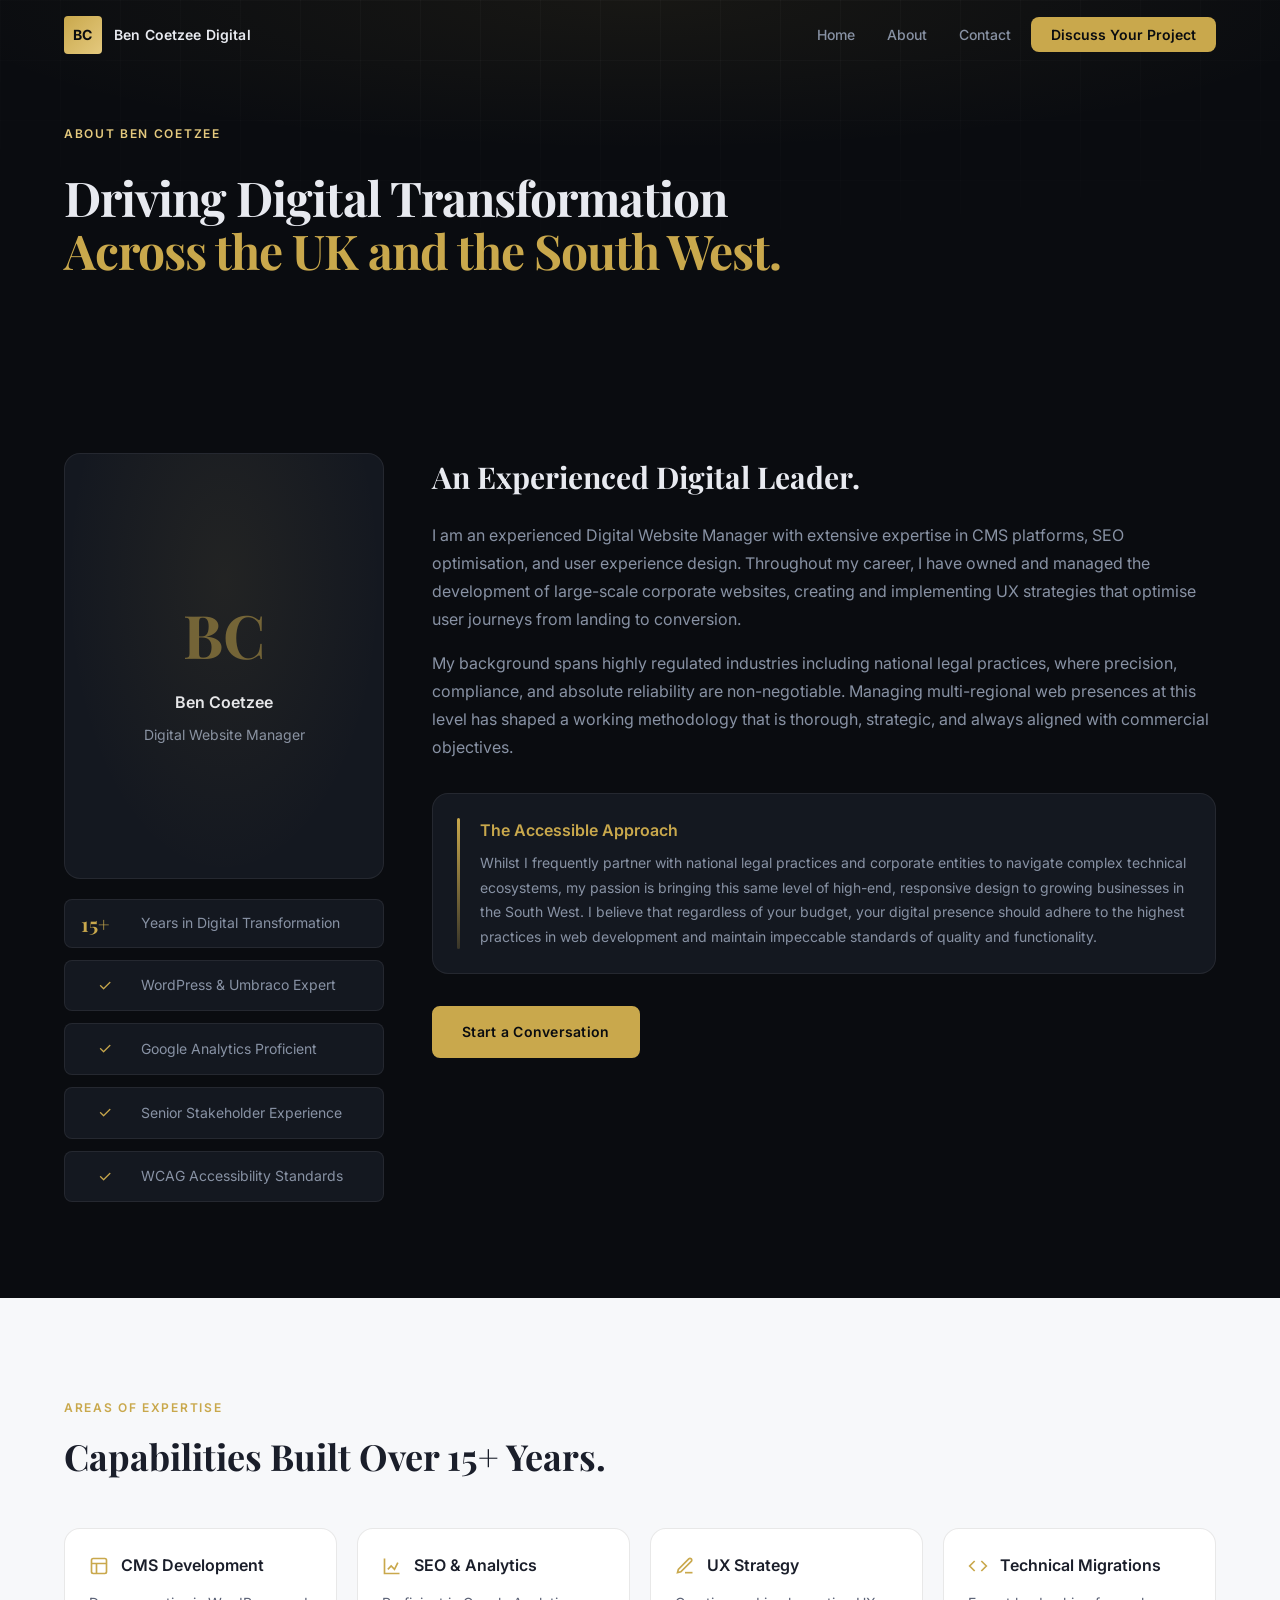
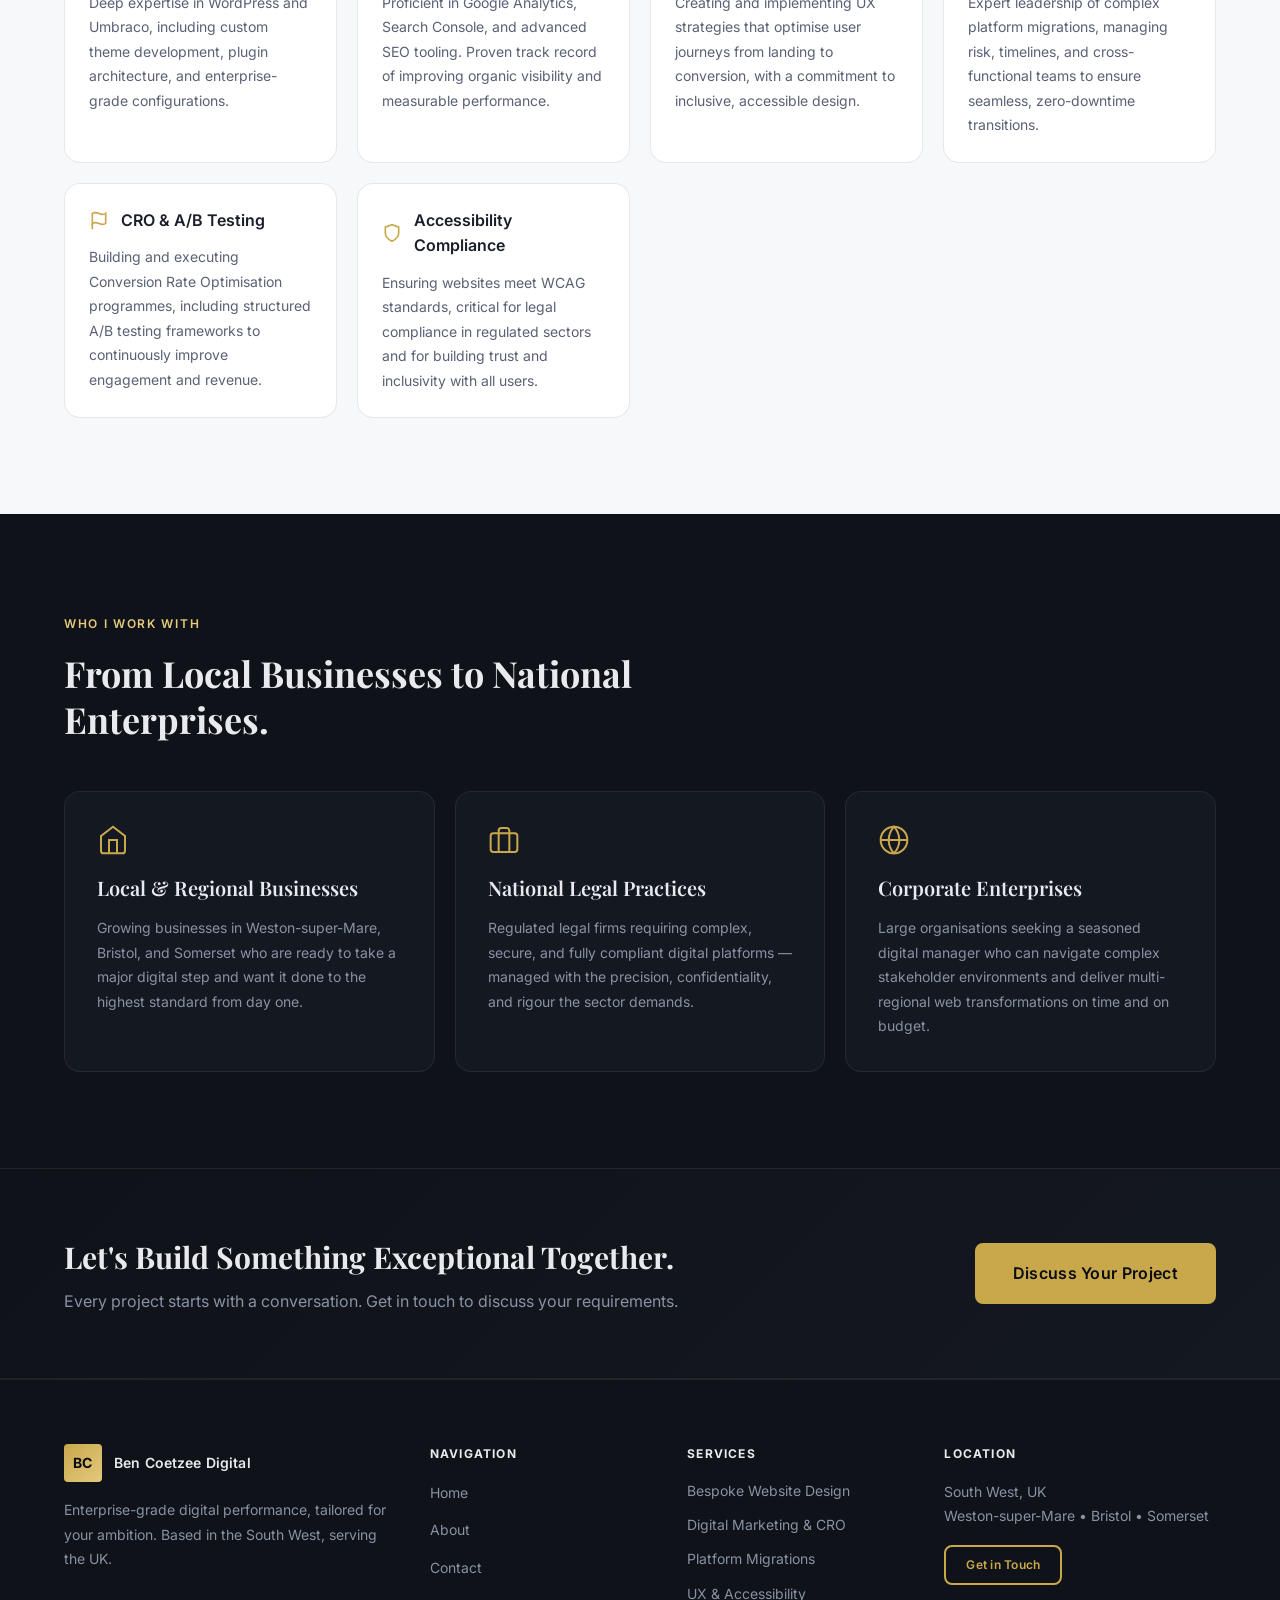
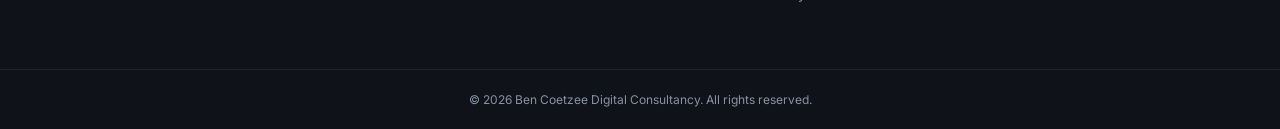
==== about.html @ 6abab6e7 "Add complete Ben Coetzee Digital Consultancy website Three-page static site (Home, About, Contact) f" ====
<!DOCTYPE html>
<html lang="en">
<head>
  <meta charset="UTF-8" />
  <meta name="viewport" content="width=device-width, initial-scale=1.0" />
  <meta name="description" content="About Ben Coetzee – experienced Digital Website Manager with over 15 years in digital transformation, CMS platforms, SEO, and UX design across the UK." />
  <title>About Ben Coetzee | Digital Consultancy &amp; Expertise</title>
  <link rel="stylesheet" href="assets/css/style.css" />
  <link rel="preconnect" href="https://fonts.googleapis.com" />
  <link rel="preconnect" href="https://fonts.gstatic.com" crossorigin />
  <link href="https://fonts.googleapis.com/css2?family=Inter:wght@300;400;500;600;700&family=Playfair+Display:wght@400;600;700&display=swap" rel="stylesheet" />
</head>
<body>

  <!-- Navigation -->
  <header class="site-header" id="site-header">
    <nav class="nav container">
      <a href="index.html" class="nav__logo">
        <span class="logo-mark">BC</span>
        <span class="logo-text">Ben Coetzee Digital</span>
      </a>
      <button class="nav__toggle" id="nav-toggle" aria-label="Toggle navigation" aria-expanded="false">
        <span></span><span></span><span></span>
      </button>
      <ul class="nav__links" id="nav-links">
        <li><a href="index.html" class="nav__link">Home</a></li>
        <li><a href="about.html" class="nav__link active">About</a></li>
        <li><a href="contact.html" class="nav__link">Contact</a></li>
        <li><a href="contact.html" class="nav__link nav__cta">Discuss Your Project</a></li>
      </ul>
    </nav>
  </header>

  <main>
    <!-- Page Hero -->
    <section class="page-hero">
      <div class="page-hero__bg">
        <div class="hero__grid"></div>
      </div>
      <div class="container page-hero__content">
        <span class="section-label section-label--light">About Ben Coetzee</span>
        <h1 class="page-hero__title">
          Driving Digital Transformation<br />
          <span class="highlight">Across the UK and the South West.</span>
        </h1>
      </div>
    </section>

    <!-- About Main -->
    <section class="about section" id="about">
      <div class="container about__grid">
        <div class="about__portrait" aria-hidden="true">
          <div class="portrait-placeholder">
            <div class="portrait-initials">BC</div>
            <div class="portrait-label">Ben Coetzee</div>
            <div class="portrait-sub">Digital Website Manager</div>
          </div>
          <div class="about__credentials">
            <div class="credential">
              <span class="credential__number">15+</span>
              <span class="credential__label">Years in Digital Transformation</span>
            </div>
            <div class="credential">
              <span class="credential__icon">&#10003;</span>
              <span class="credential__label">WordPress &amp; Umbraco Expert</span>
            </div>
            <div class="credential">
              <span class="credential__icon">&#10003;</span>
              <span class="credential__label">Google Analytics Proficient</span>
            </div>
            <div class="credential">
              <span class="credential__icon">&#10003;</span>
              <span class="credential__label">Senior Stakeholder Experience</span>
            </div>
            <div class="credential">
              <span class="credential__icon">&#10003;</span>
              <span class="credential__label">WCAG Accessibility Standards</span>
            </div>
          </div>
        </div>

        <div class="about__body">
          <h2 class="about__heading">An Experienced Digital Leader.</h2>
          <p>
            I am an experienced Digital Website Manager with extensive expertise in CMS platforms,
            SEO optimisation, and user experience design. Throughout my career, I have owned and
            managed the development of large-scale corporate websites, creating and implementing
            UX strategies that optimise user journeys from landing to conversion.
          </p>
          <p>
            My background spans highly regulated industries including national legal practices,
            where precision, compliance, and absolute reliability are non-negotiable. Managing
            multi-regional web presences at this level has shaped a working methodology that is
            thorough, strategic, and always aligned with commercial objectives.
          </p>

          <div class="about__accessible">
            <div class="accessible__marker"></div>
            <div class="accessible__content">
              <h3>The Accessible Approach</h3>
              <p>
                Whilst I frequently partner with national legal practices and corporate entities
                to navigate complex technical ecosystems, my passion is bringing this same level
                of high-end, responsive design to growing businesses in the South West. I believe
                that regardless of your budget, your digital presence should adhere to the highest
                practices in web development and maintain impeccable standards of quality and
                functionality.
              </p>
            </div>
          </div>

          <a href="contact.html" class="btn btn--primary">Start a Conversation</a>
        </div>
      </div>
    </section>

    <!-- Expertise Grid -->
    <section class="expertise section section--light" id="expertise">
      <div class="container">
        <div class="section-header">
          <span class="section-label">Areas of Expertise</span>
          <h2 class="section-title">Capabilities Built Over 15+ Years.</h2>
        </div>
        <div class="expertise__grid">
          <div class="expertise-item">
            <div class="expertise-item__header">
              <svg width="20" height="20" viewBox="0 0 24 24" fill="none" stroke="currentColor" stroke-width="2" aria-hidden="true"><rect x="3" y="3" width="18" height="18" rx="2"/><path d="M3 9h18M9 21V9"/></svg>
              <h3>CMS Development</h3>
            </div>
            <p>Deep expertise in WordPress and Umbraco, including custom theme development, plugin architecture, and enterprise-grade configurations.</p>
          </div>
          <div class="expertise-item">
            <div class="expertise-item__header">
              <svg width="20" height="20" viewBox="0 0 24 24" fill="none" stroke="currentColor" stroke-width="2" aria-hidden="true"><path d="M3 3v18h18"/><path d="M7 16l4-4 4 4 4-8"/></svg>
              <h3>SEO &amp; Analytics</h3>
            </div>
            <p>Proficient in Google Analytics, Search Console, and advanced SEO tooling. Proven track record of improving organic visibility and measurable performance.</p>
          </div>
          <div class="expertise-item">
            <div class="expertise-item__header">
              <svg width="20" height="20" viewBox="0 0 24 24" fill="none" stroke="currentColor" stroke-width="2" aria-hidden="true"><path d="M12 20h9"/><path d="M16.5 3.5a2.121 2.121 0 0 1 3 3L7 19l-4 1 1-4L16.5 3.5z"/></svg>
              <h3>UX Strategy</h3>
            </div>
            <p>Creating and implementing UX strategies that optimise user journeys from landing to conversion, with a commitment to inclusive, accessible design.</p>
          </div>
          <div class="expertise-item">
            <div class="expertise-item__header">
              <svg width="20" height="20" viewBox="0 0 24 24" fill="none" stroke="currentColor" stroke-width="2" aria-hidden="true"><polyline points="16 18 22 12 16 6"/><polyline points="8 6 2 12 8 18"/></svg>
              <h3>Technical Migrations</h3>
            </div>
            <p>Expert leadership of complex platform migrations, managing risk, timelines, and cross-functional teams to ensure seamless, zero-downtime transitions.</p>
          </div>
          <div class="expertise-item">
            <div class="expertise-item__header">
              <svg width="20" height="20" viewBox="0 0 24 24" fill="none" stroke="currentColor" stroke-width="2" aria-hidden="true"><path d="M4 15s1-1 4-1 5 2 8 2 4-1 4-1V3s-1 1-4 1-5-2-8-2-4 1-4 1z"/><line x1="4" y1="22" x2="4" y2="15"/></svg>
              <h3>CRO &amp; A/B Testing</h3>
            </div>
            <p>Building and executing Conversion Rate Optimisation programmes, including structured A/B testing frameworks to continuously improve engagement and revenue.</p>
          </div>
          <div class="expertise-item">
            <div class="expertise-item__header">
              <svg width="20" height="20" viewBox="0 0 24 24" fill="none" stroke="currentColor" stroke-width="2" aria-hidden="true"><path d="M12 22s8-4 8-10V5l-8-3-8 3v7c0 6 8 10 8 10z"/></svg>
              <h3>Accessibility Compliance</h3>
            </div>
            <p>Ensuring websites meet WCAG standards, critical for legal compliance in regulated sectors and for building trust and inclusivity with all users.</p>
          </div>
        </div>
      </div>
    </section>

    <!-- Who I Work With -->
    <section class="clients section section--dark" id="clients">
      <div class="container">
        <div class="section-header">
          <span class="section-label section-label--light">Who I Work With</span>
          <h2 class="section-title section-title--light">From Local Businesses to National Enterprises.</h2>
        </div>
        <div class="clients__grid">
          <div class="client-type">
            <div class="client-type__icon">
              <svg width="32" height="32" viewBox="0 0 24 24" fill="none" stroke="currentColor" stroke-width="1.5" aria-hidden="true"><path d="M3 9l9-7 9 7v11a2 2 0 0 1-2 2H5a2 2 0 0 1-2-2z"/><polyline points="9 22 9 12 15 12 15 22"/></svg>
            </div>
            <h3>Local &amp; Regional Businesses</h3>
            <p>Growing businesses in Weston-super-Mare, Bristol, and Somerset who are ready to take a major digital step and want it done to the highest standard from day one.</p>
          </div>
          <div class="client-type">
            <div class="client-type__icon">
              <svg width="32" height="32" viewBox="0 0 24 24" fill="none" stroke="currentColor" stroke-width="1.5" aria-hidden="true"><rect x="2" y="7" width="20" height="14" rx="2"/><path d="M16 21V5a2 2 0 0 0-2-2h-4a2 2 0 0 0-2 2v16"/></svg>
            </div>
            <h3>National Legal Practices</h3>
            <p>Regulated legal firms requiring complex, secure, and fully compliant digital platforms — managed with the precision, confidentiality, and rigour the sector demands.</p>
          </div>
          <div class="client-type">
            <div class="client-type__icon">
              <svg width="32" height="32" viewBox="0 0 24 24" fill="none" stroke="currentColor" stroke-width="1.5" aria-hidden="true"><circle cx="12" cy="12" r="10"/><line x1="2" y1="12" x2="22" y2="12"/><path d="M12 2a15.3 15.3 0 0 1 4 10 15.3 15.3 0 0 1-4 10 15.3 15.3 0 0 1-4-10 15.3 15.3 0 0 1 4-10z"/></svg>
            </div>
            <h3>Corporate Enterprises</h3>
            <p>Large organisations seeking a seasoned digital manager who can navigate complex stakeholder environments and deliver multi-regional web transformations on time and on budget.</p>
          </div>
        </div>
      </div>
    </section>

    <!-- CTA Banner -->
    <section class="cta-banner" aria-label="Call to action">
      <div class="container cta-banner__inner">
        <div class="cta-banner__text">
          <h2>Let's Build Something Exceptional Together.</h2>
          <p>Every project starts with a conversation. Get in touch to discuss your requirements.</p>
        </div>
        <a href="contact.html" class="btn btn--primary btn--lg">Discuss Your Project</a>
      </div>
    </section>
  </main>

  <!-- Footer -->
  <footer class="site-footer">
    <div class="container footer__inner">
      <div class="footer__brand">
        <a href="index.html" class="nav__logo">
          <span class="logo-mark">BC</span>
          <span class="logo-text">Ben Coetzee Digital</span>
        </a>
        <p>Enterprise-grade digital performance, tailored for your ambition. Based in the South West, serving the UK.</p>
      </div>
      <nav class="footer__nav" aria-label="Footer navigation">
        <h3>Navigation</h3>
        <ul>
          <li><a href="index.html">Home</a></li>
          <li><a href="about.html">About</a></li>
          <li><a href="contact.html">Contact</a></li>
        </ul>
      </nav>
      <div class="footer__services">
        <h3>Services</h3>
        <ul>
          <li>Bespoke Website Design</li>
          <li>Digital Marketing &amp; CRO</li>
          <li>Platform Migrations</li>
          <li>UX &amp; Accessibility</li>
        </ul>
      </div>
      <div class="footer__contact">
        <h3>Location</h3>
        <p>South West, UK<br />Weston-super-Mare &bull; Bristol &bull; Somerset</p>
        <a href="contact.html" class="btn btn--outline btn--sm">Get in Touch</a>
      </div>
    </div>
    <div class="footer__bottom">
      <div class="container">
        <p>&copy; <span id="year"></span> Ben Coetzee Digital Consultancy. All rights reserved.</p>
      </div>
    </div>
  </footer>

  <script src="assets/js/main.js"></script>
</body>
</html>
---- assets/css/style.css ----
/* ============================================================
   BEN COETZEE DIGITAL — Main Stylesheet
   ============================================================ */

/* ----------------------------------------------------------
   1. CSS CUSTOM PROPERTIES
   ---------------------------------------------------------- */
:root {
  /* Colours */
  --clr-bg:          #0a0c10;
  --clr-bg-2:        #0f1218;
  --clr-bg-light:    #f7f8fa;
  --clr-surface:     #141820;
  --clr-surface-2:   #1b2130;
  --clr-border:      rgba(255,255,255,0.07);
  --clr-border-light:rgba(0,0,0,0.09);

  --clr-gold:        #c9a84c;
  --clr-gold-light:  #e4c97e;
  --clr-gold-dim:    rgba(201,168,76,0.15);

  --clr-text:        #e8eaf0;
  --clr-text-muted:  #8892a4;
  --clr-text-dark:   #1a1e2a;
  --clr-text-dark-muted: #5a6175;

  /* Typography */
  --font-body:       'Inter', system-ui, sans-serif;
  --font-display:    'Playfair Display', Georgia, serif;

  --text-xs:  0.75rem;
  --text-sm:  0.875rem;
  --text-base:1rem;
  --text-lg:  1.125rem;
  --text-xl:  1.25rem;
  --text-2xl: 1.5rem;
  --text-3xl: 1.875rem;
  --text-4xl: 2.25rem;
  --text-5xl: 3rem;
  --text-6xl: 3.75rem;

  --leading-tight:   1.1;
  --leading-snug:    1.3;
  --leading-normal:  1.6;
  --leading-relaxed: 1.75;

  /* Spacing */
  --space-1:  0.25rem;
  --space-2:  0.5rem;
  --space-3:  0.75rem;
  --space-4:  1rem;
  --space-5:  1.25rem;
  --space-6:  1.5rem;
  --space-8:  2rem;
  --space-10: 2.5rem;
  --space-12: 3rem;
  --space-16: 4rem;
  --space-20: 5rem;
  --space-24: 6rem;
  --space-32: 8rem;

  /* Layout */
  --container:   1200px;
  --radius-sm:   4px;
  --radius:      8px;
  --radius-lg:   16px;
  --radius-xl:   24px;

  /* Transitions */
  --transition: 0.22s ease;
  --transition-slow: 0.4s ease;
}

/* ----------------------------------------------------------
   2. RESET & BASE
   ---------------------------------------------------------- */
*, *::before, *::after {
  box-sizing: border-box;
  margin: 0;
  padding: 0;
}

html {
  scroll-behavior: smooth;
  font-size: 16px;
}

body {
  font-family: var(--font-body);
  font-size: var(--text-base);
  line-height: var(--leading-normal);
  color: var(--clr-text);
  background-color: var(--clr-bg);
  -webkit-font-smoothing: antialiased;
  -moz-osx-font-smoothing: grayscale;
  overflow-x: hidden;
}

img, svg { display: block; max-width: 100%; }

a {
  color: inherit;
  text-decoration: none;
}

ul, ol { list-style: none; }

button, input, select, textarea {
  font: inherit;
}

/* ----------------------------------------------------------
   3. LAYOUT UTILITIES
   ---------------------------------------------------------- */
.container {
  width: 100%;
  max-width: var(--container);
  margin-inline: auto;
  padding-inline: var(--space-6);
}

.section {
  padding-block: var(--space-24);
}

.section--dark {
  background-color: var(--clr-bg-2);
}

.section--light {
  background-color: var(--clr-bg-light);
  color: var(--clr-text-dark);
}

/* ----------------------------------------------------------
   4. TYPOGRAPHY UTILITIES
   ---------------------------------------------------------- */
.section-label {
  display: inline-block;
  font-size: var(--text-xs);
  font-weight: 600;
  letter-spacing: 0.14em;
  text-transform: uppercase;
  color: var(--clr-gold);
  margin-bottom: var(--space-4);
}

.section-label--light {
  color: var(--clr-gold-light);
}

.section-header {
  max-width: 680px;
  margin-bottom: var(--space-12);
}

.section-title {
  font-family: var(--font-display);
  font-size: clamp(var(--text-3xl), 4vw, var(--text-4xl));
  font-weight: 700;
  line-height: var(--leading-snug);
  color: var(--clr-text);
}

.section-title--light {
  color: var(--clr-text);
}

.section--light .section-title {
  color: var(--clr-text-dark);
}

.highlight {
  color: var(--clr-gold);
}

/* ----------------------------------------------------------
   5. BUTTONS
   ---------------------------------------------------------- */
.btn {
  display: inline-flex;
  align-items: center;
  gap: var(--space-2);
  padding: 0.8rem 1.75rem;
  font-size: var(--text-sm);
  font-weight: 600;
  letter-spacing: 0.02em;
  border-radius: var(--radius);
  border: 2px solid transparent;
  cursor: pointer;
  transition: all var(--transition);
  text-align: center;
  white-space: nowrap;
}

.btn--primary {
  background-color: var(--clr-gold);
  color: #0a0c10;
  border-color: var(--clr-gold);
}

.btn--primary:hover,
.btn--primary:focus-visible {
  background-color: var(--clr-gold-light);
  border-color: var(--clr-gold-light);
  transform: translateY(-1px);
  box-shadow: 0 8px 24px rgba(201,168,76,0.3);
}

.btn--ghost {
  background-color: rgba(255,255,255,0.06);
  color: var(--clr-text);
  border-color: rgba(255,255,255,0.15);
}

.btn--ghost:hover,
.btn--ghost:focus-visible {
  background-color: rgba(255,255,255,0.1);
  border-color: rgba(255,255,255,0.3);
}

.btn--outline {
  background-color: transparent;
  color: var(--clr-gold);
  border-color: var(--clr-gold);
}

.btn--outline:hover,
.btn--outline:focus-visible {
  background-color: var(--clr-gold-dim);
  transform: translateY(-1px);
}

.section--light .btn--outline {
  color: var(--clr-text-dark);
  border-color: var(--clr-text-dark);
}

.section--light .btn--outline:hover {
  background-color: rgba(0,0,0,0.06);
}

.btn--lg {
  padding: 1rem 2.25rem;
  font-size: var(--text-base);
}

.btn--sm {
  padding: 0.55rem 1.25rem;
  font-size: var(--text-xs);
}

.btn--full {
  width: 100%;
  justify-content: center;
}

/* ----------------------------------------------------------
   6. NAVIGATION
   ---------------------------------------------------------- */
.site-header {
  position: fixed;
  top: 0;
  left: 0;
  right: 0;
  z-index: 100;
  padding-block: var(--space-4);
  transition: background var(--transition-slow), box-shadow var(--transition-slow), padding var(--transition);
}

.site-header.scrolled {
  background-color: rgba(10,12,16,0.96);
  backdrop-filter: blur(12px);
  -webkit-backdrop-filter: blur(12px);
  box-shadow: 0 1px 0 var(--clr-border), 0 8px 32px rgba(0,0,0,0.4);
  padding-block: var(--space-3);
}

.nav {
  display: flex;
  align-items: center;
  justify-content: space-between;
  gap: var(--space-8);
}

.nav__logo {
  display: flex;
  align-items: center;
  gap: var(--space-3);
  flex-shrink: 0;
}

.logo-mark {
  display: grid;
  place-items: center;
  width: 38px;
  height: 38px;
  background: linear-gradient(135deg, var(--clr-gold) 0%, var(--clr-gold-light) 100%);
  color: #0a0c10;
  font-weight: 700;
  font-size: var(--text-sm);
  border-radius: var(--radius-sm);
  letter-spacing: 0.02em;
  flex-shrink: 0;
}

.logo-text {
  font-size: var(--text-sm);
  font-weight: 600;
  letter-spacing: 0.01em;
  color: var(--clr-text);
}

.nav__links {
  display: flex;
  align-items: center;
  gap: var(--space-2);
}

.nav__link {
  padding: var(--space-2) var(--space-3);
  font-size: var(--text-sm);
  font-weight: 500;
  color: var(--clr-text-muted);
  border-radius: var(--radius-sm);
  transition: color var(--transition), background var(--transition);
}

.nav__link:hover,
.nav__link.active {
  color: var(--clr-text);
  background-color: rgba(255,255,255,0.05);
}

.nav__link.nav__cta {
  padding: 0.55rem 1.25rem;
  font-size: var(--text-sm);
  font-weight: 600;
  background-color: var(--clr-gold);
  color: #0a0c10;
  border-radius: var(--radius);
}

.nav__link.nav__cta:hover {
  background-color: var(--clr-gold-light);
  color: #0a0c10;
}

.nav__toggle {
  display: none;
  flex-direction: column;
  gap: 5px;
  background: none;
  border: none;
  cursor: pointer;
  padding: var(--space-2);
  border-radius: var(--radius-sm);
}

.nav__toggle span {
  display: block;
  width: 24px;
  height: 2px;
  background-color: var(--clr-text);
  border-radius: 2px;
  transition: transform var(--transition), opacity var(--transition);
}

.nav__toggle[aria-expanded="true"] span:nth-child(1) {
  transform: translateY(7px) rotate(45deg);
}
.nav__toggle[aria-expanded="true"] span:nth-child(2) {
  opacity: 0;
}
.nav__toggle[aria-expanded="true"] span:nth-child(3) {
  transform: translateY(-7px) rotate(-45deg);
}

/* ----------------------------------------------------------
   7. HERO SECTION
   ---------------------------------------------------------- */
.hero {
  position: relative;
  min-height: 100vh;
  display: flex;
  align-items: center;
  padding-top: 80px;
  overflow: hidden;
}

.hero__bg {
  position: absolute;
  inset: 0;
  background: radial-gradient(ellipse 80% 60% at 50% 0%, rgba(201,168,76,0.08) 0%, transparent 70%),
              radial-gradient(ellipse 60% 40% at 100% 100%, rgba(201,168,76,0.04) 0%, transparent 60%),
              var(--clr-bg);
}

.hero__grid {
  position: absolute;
  inset: 0;
  background-image:
    linear-gradient(rgba(255,255,255,0.025) 1px, transparent 1px),
    linear-gradient(90deg, rgba(255,255,255,0.025) 1px, transparent 1px);
  background-size: 60px 60px;
  mask-image: radial-gradient(ellipse 100% 100% at 50% 0%, black 20%, transparent 80%);
  -webkit-mask-image: radial-gradient(ellipse 100% 100% at 50% 0%, black 20%, transparent 80%);
}

.hero__content {
  position: relative;
  z-index: 1;
  padding-block: var(--space-24);
  max-width: 820px;
}

.hero__badge {
  display: inline-flex;
  align-items: center;
  gap: var(--space-2);
  font-size: var(--text-xs);
  font-weight: 600;
  letter-spacing: 0.12em;
  text-transform: uppercase;
  color: var(--clr-gold);
  border: 1px solid rgba(201,168,76,0.3);
  border-radius: 100px;
  padding: 0.35rem 1rem;
  margin-bottom: var(--space-6);
  background: rgba(201,168,76,0.06);
}

.hero__headline {
  font-family: var(--font-display);
  font-size: clamp(var(--text-4xl), 6vw, var(--text-6xl));
  font-weight: 700;
  line-height: var(--leading-tight);
  color: var(--clr-text);
  margin-bottom: var(--space-6);
  letter-spacing: -0.02em;
}

.hero__sub {
  font-size: clamp(var(--text-base), 1.5vw, var(--text-lg));
  color: var(--clr-text-muted);
  line-height: var(--leading-relaxed);
  max-width: 640px;
  margin-bottom: var(--space-8);
}

.hero__actions {
  display: flex;
  align-items: center;
  gap: var(--space-4);
  flex-wrap: wrap;
  margin-bottom: var(--space-12);
}

.hero__stats {
  display: flex;
  align-items: center;
  gap: var(--space-8);
  flex-wrap: wrap;
}

.stat {
  display: flex;
  flex-direction: column;
  gap: var(--space-1);
}

.stat__number {
  font-family: var(--font-display);
  font-size: var(--text-2xl);
  font-weight: 700;
  color: var(--clr-gold);
  line-height: 1;
}

.stat__label {
  font-size: var(--text-xs);
  color: var(--clr-text-muted);
  letter-spacing: 0.06em;
  text-transform: uppercase;
}

.stat__divider {
  width: 1px;
  height: 40px;
  background: var(--clr-border);
}

.hero__scroll {
  position: absolute;
  bottom: var(--space-8);
  left: 50%;
  transform: translateX(-50%);
}

.scroll-indicator {
  width: 1px;
  height: 60px;
  background: linear-gradient(to bottom, var(--clr-gold), transparent);
  animation: scrollPulse 2s ease-in-out infinite;
}

@keyframes scrollPulse {
  0%, 100% { opacity: 1; transform: scaleY(1); }
  50% { opacity: 0.4; transform: scaleY(0.6); }
}

/* ----------------------------------------------------------
   8. PAGE HERO (Inner Pages)
   ---------------------------------------------------------- */
.page-hero {
  position: relative;
  padding-top: 120px;
  padding-bottom: var(--space-20);
  overflow: hidden;
  background: var(--clr-bg);
}

.page-hero__bg {
  position: absolute;
  inset: 0;
  background: radial-gradient(ellipse 80% 60% at 50% 0%, rgba(201,168,76,0.07) 0%, transparent 70%);
}

.page-hero__content {
  position: relative;
  z-index: 1;
}

.page-hero__title {
  font-family: var(--font-display);
  font-size: clamp(var(--text-3xl), 5vw, var(--text-5xl));
  font-weight: 700;
  line-height: var(--leading-tight);
  color: var(--clr-text);
  margin-top: var(--space-3);
  letter-spacing: -0.02em;
}

.page-hero__sub {
  margin-top: var(--space-5);
  font-size: var(--text-lg);
  color: var(--clr-text-muted);
  line-height: var(--leading-relaxed);
  max-width: 680px;
}

/* ----------------------------------------------------------
   9. INTRO SECTION
   ---------------------------------------------------------- */
.intro__grid {
  display: grid;
  grid-template-columns: 160px 1fr 280px;
  gap: var(--space-12);
  align-items: start;
}

.intro__label {
  padding-top: 0.5rem;
}

.intro__heading {
  font-family: var(--font-display);
  font-size: clamp(var(--text-2xl), 3vw, var(--text-3xl));
  font-weight: 700;
  line-height: var(--leading-snug);
  color: var(--clr-text);
  margin-bottom: var(--space-3);
}

.intro__sub-heading {
  font-size: var(--text-lg);
  font-weight: 500;
  color: var(--clr-gold);
  margin-bottom: var(--space-5);
  font-family: var(--font-body);
}

.intro__body p {
  color: var(--clr-text-muted);
  line-height: var(--leading-relaxed);
  margin-bottom: var(--space-4);
}

.intro__body p:last-of-type {
  margin-bottom: var(--space-8);
}

.intro__visual {
  position: relative;
  display: flex;
  flex-direction: column;
  align-items: center;
  gap: var(--space-4);
  padding-top: var(--space-4);
}

.intro__card {
  display: flex;
  align-items: center;
  gap: var(--space-3);
  padding: var(--space-3) var(--space-5);
  background: var(--clr-surface);
  border: 1px solid var(--clr-border);
  border-radius: var(--radius);
  font-size: var(--text-sm);
  font-weight: 500;
  color: var(--clr-text-muted);
  width: 100%;
  transition: border-color var(--transition), transform var(--transition);
}

.intro__card:hover {
  border-color: rgba(201,168,76,0.3);
  transform: translateX(4px);
}

.card-icon {
  color: var(--clr-gold);
  font-size: 10px;
  flex-shrink: 0;
}

/* ----------------------------------------------------------
   10. SERVICES SECTION
   ---------------------------------------------------------- */
.services__grid {
  display: grid;
  grid-template-columns: repeat(auto-fit, minmax(280px, 1fr));
  gap: var(--space-5);
}

.service-card {
  position: relative;
  padding: var(--space-8);
  background: var(--clr-surface);
  border: 1px solid var(--clr-border);
  border-radius: var(--radius-lg);
  transition: border-color var(--transition), transform var(--transition), box-shadow var(--transition);
  overflow: hidden;
}

.service-card::before {
  content: '';
  position: absolute;
  top: 0;
  left: 0;
  right: 0;
  height: 2px;
  background: linear-gradient(90deg, var(--clr-gold), transparent);
  opacity: 0;
  transition: opacity var(--transition);
}

.service-card:hover {
  border-color: rgba(201,168,76,0.25);
  transform: translateY(-4px);
  box-shadow: 0 20px 48px rgba(0,0,0,0.3);
}

.service-card:hover::before {
  opacity: 1;
}

.service-card__number {
  font-size: var(--text-xs);
  font-weight: 700;
  letter-spacing: 0.1em;
  color: var(--clr-gold);
  margin-bottom: var(--space-5);
  opacity: 0.7;
}

.service-card__icon {
  color: var(--clr-gold);
  margin-bottom: var(--space-4);
}

.service-card__title {
  font-family: var(--font-display);
  font-size: var(--text-xl);
  font-weight: 600;
  color: var(--clr-text);
  margin-bottom: var(--space-3);
  line-height: var(--leading-snug);
}

.service-card__body {
  font-size: var(--text-sm);
  color: var(--clr-text-muted);
  line-height: var(--leading-relaxed);
  margin-bottom: var(--space-6);
}

.service-card__link {
  font-size: var(--text-sm);
  font-weight: 600;
  color: var(--clr-gold);
  letter-spacing: 0.02em;
  transition: color var(--transition), gap var(--transition);
  display: inline-flex;
  align-items: center;
  gap: var(--space-1);
}

.service-card__link:hover {
  color: var(--clr-gold-light);
  gap: var(--space-2);
}

/* ----------------------------------------------------------
   11. WHY SECTION
   ---------------------------------------------------------- */
.why__inner {
  display: grid;
  grid-template-columns: 1fr 1fr;
  gap: var(--space-16);
  align-items: start;
}

.why__content .section-title {
  margin-bottom: var(--space-5);
}

.why__content p {
  color: var(--clr-text-muted);
  line-height: var(--leading-relaxed);
  margin-bottom: var(--space-4);
}

.why__content p:last-of-type {
  margin-bottom: var(--space-8);
}

.why__pillars {
  display: grid;
  grid-template-columns: 1fr 1fr;
  gap: var(--space-4);
}

.pillar {
  padding: var(--space-5);
  background: var(--clr-surface);
  border: 1px solid var(--clr-border);
  border-radius: var(--radius);
  transition: border-color var(--transition);
}

.pillar:hover {
  border-color: rgba(201,168,76,0.25);
}

.pillar__icon {
  color: var(--clr-gold);
  margin-bottom: var(--space-3);
}

.pillar h4 {
  font-size: var(--text-sm);
  font-weight: 600;
  color: var(--clr-text);
  margin-bottom: var(--space-2);
}

.pillar p {
  font-size: var(--text-xs);
  color: var(--clr-text-muted);
  line-height: var(--leading-relaxed);
}

/* ----------------------------------------------------------
   12. CTA BANNER
   ---------------------------------------------------------- */
.cta-banner {
  padding-block: var(--space-16);
  background: linear-gradient(135deg, var(--clr-bg-2) 0%, var(--clr-surface) 100%);
  border-top: 1px solid var(--clr-border);
  border-bottom: 1px solid var(--clr-border);
}

.cta-banner__inner {
  display: flex;
  align-items: center;
  justify-content: space-between;
  gap: var(--space-8);
  flex-wrap: wrap;
}

.cta-banner__text h2 {
  font-family: var(--font-display);
  font-size: clamp(var(--text-2xl), 3vw, var(--text-3xl));
  font-weight: 700;
  color: var(--clr-text);
  margin-bottom: var(--space-2);
}

.cta-banner__text p {
  font-size: var(--text-base);
  color: var(--clr-text-muted);
}

/* ----------------------------------------------------------
   13. ABOUT PAGE
   ---------------------------------------------------------- */
.about__grid {
  display: grid;
  grid-template-columns: 320px 1fr;
  gap: var(--space-12);
  align-items: start;
}

.portrait-placeholder {
  aspect-ratio: 3/4;
  background: var(--clr-surface);
  border: 1px solid var(--clr-border);
  border-radius: var(--radius-lg);
  display: flex;
  flex-direction: column;
  align-items: center;
  justify-content: center;
  gap: var(--space-2);
  margin-bottom: var(--space-5);
  position: relative;
  overflow: hidden;
}

.portrait-placeholder::before {
  content: '';
  position: absolute;
  inset: 0;
  background: radial-gradient(ellipse at 50% 30%, rgba(201,168,76,0.08) 0%, transparent 70%);
}

.portrait-initials {
  font-family: var(--font-display);
  font-size: var(--text-6xl);
  font-weight: 700;
  color: var(--clr-gold);
  opacity: 0.5;
}

.portrait-label {
  font-weight: 600;
  font-size: var(--text-base);
  color: var(--clr-text);
}

.portrait-sub {
  font-size: var(--text-sm);
  color: var(--clr-text-muted);
}

.about__credentials {
  display: flex;
  flex-direction: column;
  gap: var(--space-3);
}

.credential {
  display: flex;
  align-items: center;
  gap: var(--space-3);
  padding: var(--space-3) var(--space-4);
  background: var(--clr-surface);
  border: 1px solid var(--clr-border);
  border-radius: var(--radius);
}

.credential__number {
  font-family: var(--font-display);
  font-size: var(--text-xl);
  font-weight: 700;
  color: var(--clr-gold);
  line-height: 1;
  min-width: 48px;
}

.credential__icon {
  font-size: var(--text-base);
  color: var(--clr-gold);
  min-width: 48px;
  text-align: center;
}

.credential__label {
  font-size: var(--text-sm);
  color: var(--clr-text-muted);
}

.about__body .about__heading {
  font-family: var(--font-display);
  font-size: clamp(var(--text-2xl), 3vw, var(--text-3xl));
  font-weight: 700;
  color: var(--clr-text);
  margin-bottom: var(--space-5);
}

.about__body p {
  color: var(--clr-text-muted);
  line-height: var(--leading-relaxed);
  margin-bottom: var(--space-4);
}

.about__accessible {
  display: flex;
  gap: var(--space-5);
  margin: var(--space-8) 0;
  padding: var(--space-6);
  background: var(--clr-surface);
  border: 1px solid var(--clr-border);
  border-radius: var(--radius-lg);
}

.accessible__marker {
  width: 3px;
  border-radius: 3px;
  background: linear-gradient(to bottom, var(--clr-gold), rgba(201,168,76,0.2));
  flex-shrink: 0;
}

.accessible__content h3 {
  font-size: var(--text-base);
  font-weight: 600;
  color: var(--clr-gold);
  margin-bottom: var(--space-2);
}

.accessible__content p {
  font-size: var(--text-sm);
  color: var(--clr-text-muted);
  line-height: var(--leading-relaxed);
  margin-bottom: 0 !important;
}

/* Expertise */
.expertise__grid {
  display: grid;
  grid-template-columns: repeat(auto-fit, minmax(260px, 1fr));
  gap: var(--space-5);
}

.expertise-item {
  padding: var(--space-6);
  background: #fff;
  border: 1px solid var(--clr-border-light);
  border-radius: var(--radius-lg);
  transition: box-shadow var(--transition), transform var(--transition);
}

.expertise-item:hover {
  box-shadow: 0 8px 32px rgba(0,0,0,0.08);
  transform: translateY(-2px);
}

.expertise-item__header {
  display: flex;
  align-items: center;
  gap: var(--space-3);
  margin-bottom: var(--space-3);
}

.expertise-item__header svg {
  color: var(--clr-gold);
  flex-shrink: 0;
}

.expertise-item__header h3 {
  font-size: var(--text-base);
  font-weight: 600;
  color: var(--clr-text-dark);
}

.expertise-item p {
  font-size: var(--text-sm);
  color: var(--clr-text-dark-muted);
  line-height: var(--leading-relaxed);
}

/* Clients */
.clients__grid {
  display: grid;
  grid-template-columns: repeat(auto-fit, minmax(280px, 1fr));
  gap: var(--space-5);
}

.client-type {
  padding: var(--space-8);
  background: var(--clr-surface);
  border: 1px solid var(--clr-border);
  border-radius: var(--radius-lg);
  transition: border-color var(--transition);
}

.client-type:hover {
  border-color: rgba(201,168,76,0.25);
}

.client-type__icon {
  color: var(--clr-gold);
  margin-bottom: var(--space-4);
}

.client-type h3 {
  font-family: var(--font-display);
  font-size: var(--text-xl);
  font-weight: 600;
  color: var(--clr-text);
  margin-bottom: var(--space-3);
}

.client-type p {
  font-size: var(--text-sm);
  color: var(--clr-text-muted);
  line-height: var(--leading-relaxed);
}

/* ----------------------------------------------------------
   14. CONTACT PAGE
   ---------------------------------------------------------- */
.contact__grid {
  display: grid;
  grid-template-columns: 1fr 420px;
  gap: var(--space-12);
  align-items: start;
}

.contact__form-wrap h2 {
  font-family: var(--font-display);
  font-size: clamp(var(--text-2xl), 3vw, var(--text-3xl));
  font-weight: 700;
  color: var(--clr-text);
  margin-bottom: var(--space-2);
}

.contact__intro {
  font-size: var(--text-sm);
  color: var(--clr-text-muted);
  margin-bottom: var(--space-8);
  line-height: var(--leading-relaxed);
}

/* Form */
.contact-form {
  display: flex;
  flex-direction: column;
  gap: var(--space-5);
}

.form-group {
  display: flex;
  flex-direction: column;
  gap: var(--space-2);
}

.form-group label {
  font-size: var(--text-sm);
  font-weight: 500;
  color: var(--clr-text);
}

.required {
  color: var(--clr-gold);
}

.form-group input,
.form-group select,
.form-group textarea {
  padding: 0.75rem 1rem;
  background: var(--clr-surface);
  border: 1px solid var(--clr-border);
  border-radius: var(--radius);
  color: var(--clr-text);
  font-size: var(--text-sm);
  transition: border-color var(--transition), box-shadow var(--transition);
  -webkit-appearance: none;
  appearance: none;
}

.form-group input::placeholder,
.form-group textarea::placeholder {
  color: var(--clr-text-muted);
  opacity: 0.6;
}

.form-group input:focus,
.form-group select:focus,
.form-group textarea:focus {
  outline: none;
  border-color: var(--clr-gold);
  box-shadow: 0 0 0 3px rgba(201,168,76,0.12);
}

.form-group input.error,
.form-group select.error,
.form-group textarea.error {
  border-color: #e05a5a;
  box-shadow: 0 0 0 3px rgba(224,90,90,0.1);
}

.form-error {
  font-size: var(--text-xs);
  color: #e05a5a;
  min-height: 1rem;
}

.select-wrap {
  position: relative;
}

.select-wrap select {
  width: 100%;
  cursor: pointer;
  padding-right: 2.5rem;
}

.select-wrap select option {
  background: var(--clr-surface);
  color: var(--clr-text);
}

.select-arrow {
  position: absolute;
  right: 0.875rem;
  top: 50%;
  transform: translateY(-50%);
  pointer-events: none;
  color: var(--clr-text-muted);
}

.form-group textarea {
  resize: vertical;
  min-height: 140px;
}

/* Checkbox */
.form-group--checkbox label {
  cursor: pointer;
  font-weight: 400;
  color: var(--clr-text-muted);
}

.checkbox-label {
  display: flex !important;
  align-items: flex-start;
  gap: var(--space-3);
  font-size: var(--text-sm) !important;
}

.form-group--checkbox input[type="checkbox"] {
  position: absolute;
  opacity: 0;
  pointer-events: none;
  width: 0;
  height: 0;
}

.checkbox-custom {
  display: block;
  width: 18px;
  height: 18px;
  border: 2px solid var(--clr-border);
  border-radius: 4px;
  flex-shrink: 0;
  margin-top: 2px;
  transition: border-color var(--transition), background var(--transition);
  position: relative;
}

.form-group--checkbox input:checked + .checkbox-custom {
  background: var(--clr-gold);
  border-color: var(--clr-gold);
}

.form-group--checkbox input:checked + .checkbox-custom::after {
  content: '';
  position: absolute;
  top: 1px;
  left: 4px;
  width: 6px;
  height: 10px;
  border: 2px solid #0a0c10;
  border-top: none;
  border-left: none;
  transform: rotate(45deg);
}

.form-success {
  display: flex;
  align-items: center;
  gap: var(--space-3);
  padding: var(--space-4) var(--space-5);
  background: rgba(201,168,76,0.1);
  border: 1px solid rgba(201,168,76,0.3);
  border-radius: var(--radius);
  color: var(--clr-gold-light);
}

.form-success svg { flex-shrink: 0; }
.form-success p { font-size: var(--text-sm); }

/* Info Cards */
.contact__info {
  display: flex;
  flex-direction: column;
  gap: var(--space-4);
}

.info-card {
  padding: var(--space-6);
  background: var(--clr-surface);
  border: 1px solid var(--clr-border);
  border-radius: var(--radius-lg);
}

.info-card h3 {
  font-size: var(--text-sm);
  font-weight: 600;
  color: var(--clr-gold);
  text-transform: uppercase;
  letter-spacing: 0.08em;
  margin-bottom: var(--space-4);
}

.info-list {
  display: flex;
  flex-direction: column;
  gap: var(--space-3);
}

.info-list li {
  display: flex;
  align-items: center;
  gap: var(--space-3);
  font-size: var(--text-sm);
  color: var(--clr-text-muted);
}

.info-list svg { color: var(--clr-gold); flex-shrink: 0; }

.location-tags {
  display: flex;
  flex-wrap: wrap;
  gap: var(--space-2);
  margin-top: var(--space-4);
}

.location-tag {
  font-size: var(--text-xs);
  padding: 0.25rem 0.65rem;
  background: var(--clr-gold-dim);
  color: var(--clr-gold-light);
  border-radius: 100px;
  border: 1px solid rgba(201,168,76,0.2);
}

.info-card--accent {
  border-color: rgba(201,168,76,0.2);
  background: linear-gradient(135deg, var(--clr-surface) 0%, rgba(201,168,76,0.04) 100%);
}

.process-list {
  display: flex;
  flex-direction: column;
  gap: var(--space-5);
}

.process-list li {
  display: flex;
  gap: var(--space-4);
  align-items: flex-start;
}

.process-num {
  font-size: var(--text-xs);
  font-weight: 700;
  color: var(--clr-gold);
  letter-spacing: 0.06em;
  flex-shrink: 0;
  padding-top: 3px;
}

.process-list strong {
  display: block;
  font-size: var(--text-sm);
  font-weight: 600;
  color: var(--clr-text);
  margin-bottom: var(--space-1);
}

.process-list p {
  font-size: var(--text-xs);
  color: var(--clr-text-muted);
  line-height: var(--leading-relaxed);
}

/* ----------------------------------------------------------
   15. FOOTER
   ---------------------------------------------------------- */
.site-footer {
  background-color: var(--clr-bg-2);
  border-top: 1px solid var(--clr-border);
}

.footer__inner {
  display: grid;
  grid-template-columns: 1.5fr 1fr 1fr 1.25fr;
  gap: var(--space-10);
  padding-block: var(--space-16);
}

.footer__brand .nav__logo {
  margin-bottom: var(--space-4);
  display: inline-flex;
}

.footer__brand p {
  font-size: var(--text-sm);
  color: var(--clr-text-muted);
  line-height: var(--leading-relaxed);
}

.footer__nav h3,
.footer__services h3,
.footer__contact h3 {
  font-size: var(--text-xs);
  font-weight: 700;
  letter-spacing: 0.1em;
  text-transform: uppercase;
  color: var(--clr-text);
  margin-bottom: var(--space-4);
}

.footer__nav ul,
.footer__services ul {
  display: flex;
  flex-direction: column;
  gap: var(--space-3);
}

.footer__nav a {
  font-size: var(--text-sm);
  color: var(--clr-text-muted);
  transition: color var(--transition);
}

.footer__nav a:hover { color: var(--clr-text); }

.footer__services li {
  font-size: var(--text-sm);
  color: var(--clr-text-muted);
}

.footer__contact p {
  font-size: var(--text-sm);
  color: var(--clr-text-muted);
  line-height: var(--leading-relaxed);
  margin-bottom: var(--space-4);
}

.footer__bottom {
  border-top: 1px solid var(--clr-border);
  padding-block: var(--space-5);
  text-align: center;
}

.footer__bottom p {
  font-size: var(--text-xs);
  color: var(--clr-text-muted);
}

/* ----------------------------------------------------------
   16. SCROLL ANIMATION (fade-in)
   ---------------------------------------------------------- */
.reveal {
  opacity: 0;
  transform: translateY(24px);
  transition: opacity 0.6s ease, transform 0.6s ease;
}

.reveal.visible {
  opacity: 1;
  transform: translateY(0);
}

/* Stagger delays for children */
.reveal-stagger > *:nth-child(1) { transition-delay: 0s; }
.reveal-stagger > *:nth-child(2) { transition-delay: 0.1s; }
.reveal-stagger > *:nth-child(3) { transition-delay: 0.2s; }
.reveal-stagger > *:nth-child(4) { transition-delay: 0.3s; }

/* ----------------------------------------------------------
   17. FOCUS STYLES (Accessibility)
   ---------------------------------------------------------- */
:focus-visible {
  outline: 2px solid var(--clr-gold);
  outline-offset: 3px;
}

/* ----------------------------------------------------------
   18. RESPONSIVE
   ---------------------------------------------------------- */
@media (max-width: 1024px) {
  .intro__grid {
    grid-template-columns: 1fr;
    gap: var(--space-8);
  }
  .intro__label { display: none; }
  .intro__visual { flex-direction: row; padding: 0; }
  .intro__card { flex: 1; }

  .why__inner {
    grid-template-columns: 1fr;
    gap: var(--space-10);
  }

  .about__grid {
    grid-template-columns: 280px 1fr;
    gap: var(--space-8);
  }

  .contact__grid {
    grid-template-columns: 1fr;
  }

  .footer__inner {
    grid-template-columns: 1fr 1fr;
    gap: var(--space-8);
  }
  .footer__brand { grid-column: 1 / -1; }
}

@media (max-width: 768px) {
  .section { padding-block: var(--space-16); }

  /* Nav mobile */
  .nav__toggle { display: flex; }

  .nav__links {
    position: fixed;
    inset: 0;
    top: 0;
    background: rgba(10,12,16,0.98);
    backdrop-filter: blur(16px);
    flex-direction: column;
    align-items: center;
    justify-content: center;
    gap: var(--space-4);
    pointer-events: none;
    opacity: 0;
    transition: opacity var(--transition);
    z-index: 99;
  }

  .nav__links.open {
    pointer-events: all;
    opacity: 1;
  }

  .nav__link {
    font-size: var(--text-xl);
    padding: var(--space-3) var(--space-6);
  }

  .nav__link.nav__cta {
    font-size: var(--text-base);
    padding: var(--space-3) var(--space-6);
  }

  /* Hero */
  .hero__stats {
    gap: var(--space-5);
  }
  .stat__divider { display: none; }

  /* Services */
  .services__grid {
    grid-template-columns: 1fr;
  }

  /* Why */
  .why__pillars {
    grid-template-columns: 1fr;
  }

  /* About */
  .about__grid {
    grid-template-columns: 1fr;
  }

  /* CTA */
  .cta-banner__inner {
    flex-direction: column;
    text-align: center;
  }

  /* Footer */
  .footer__inner {
    grid-template-columns: 1fr;
  }
  .footer__brand { grid-column: auto; }
}

@media (max-width: 480px) {
  .container { padding-inline: var(--space-4); }

  .hero__actions {
    flex-direction: column;
    align-items: flex-start;
  }

  .btn { width: 100%; justify-content: center; }
  .btn--ghost, .btn--outline { width: auto; }
  .hero__actions .btn--ghost { width: 100%; }

  .intro__visual { flex-direction: column; }
}
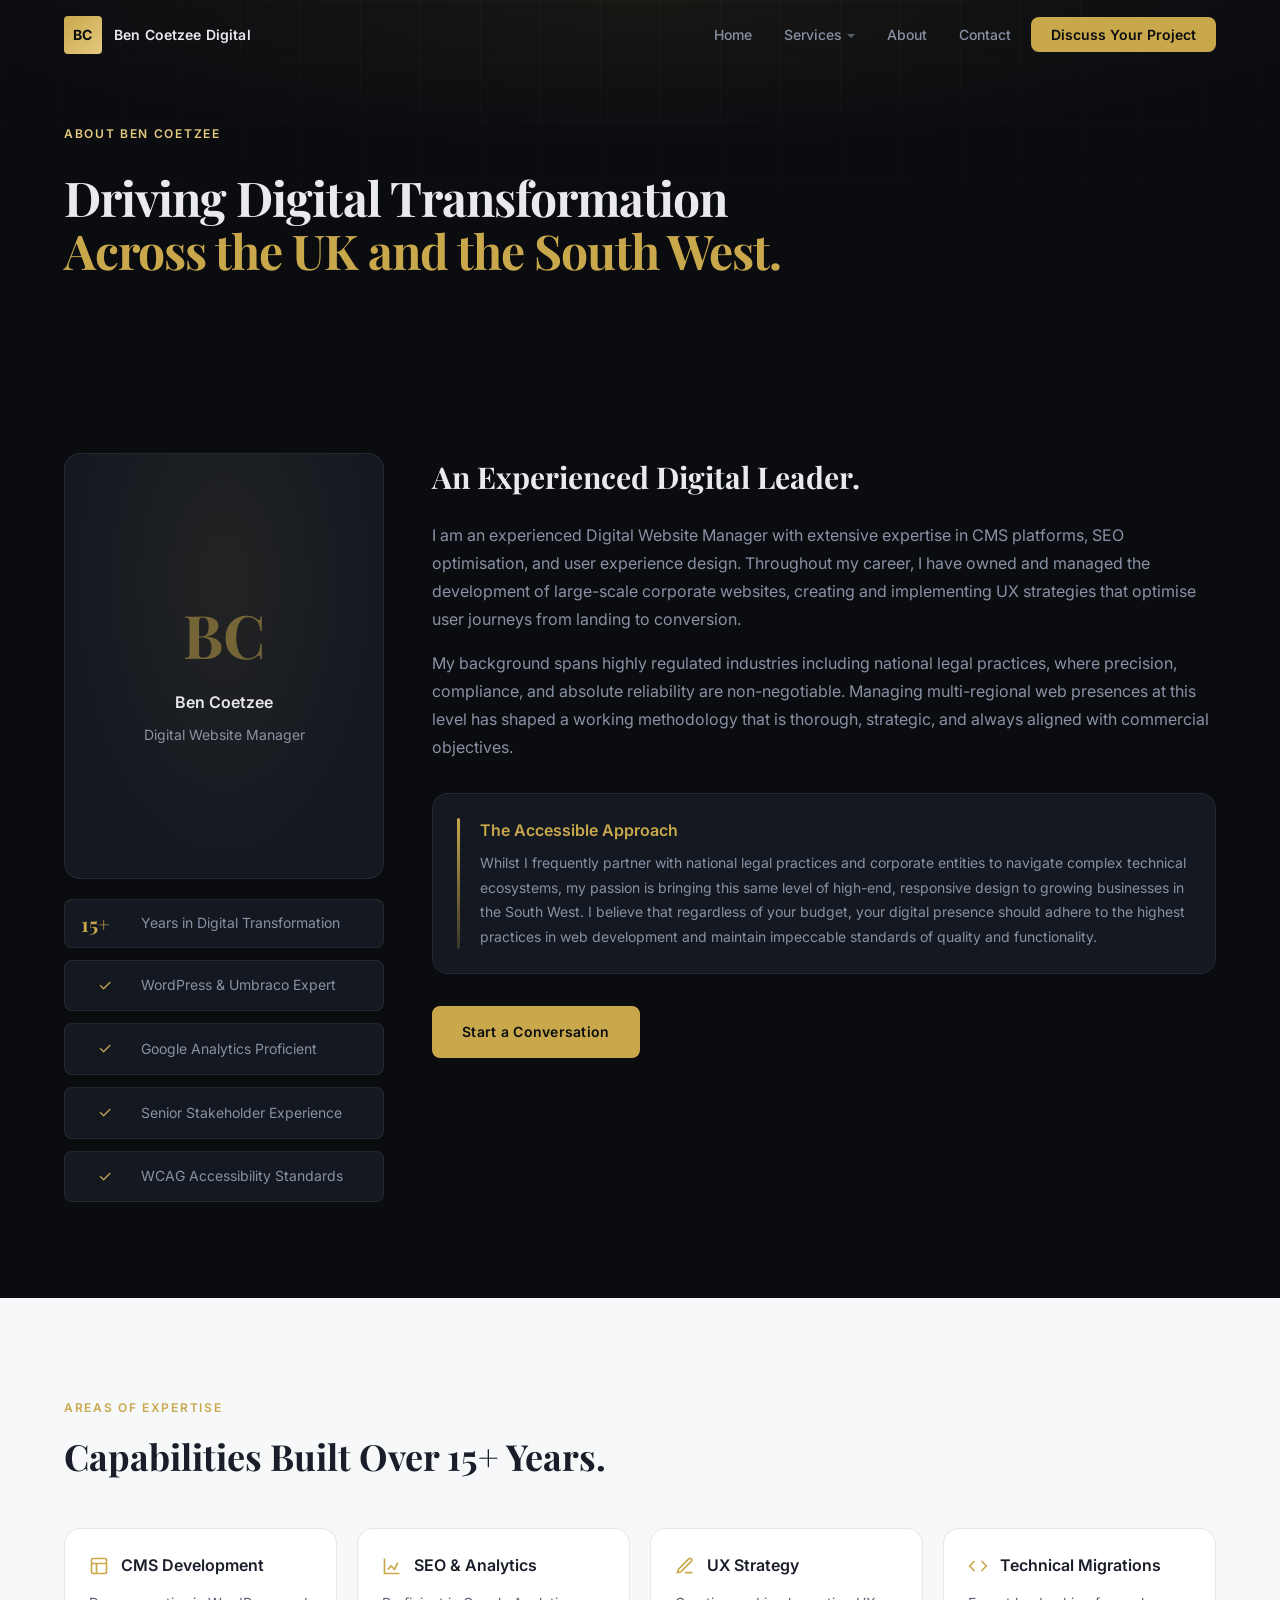
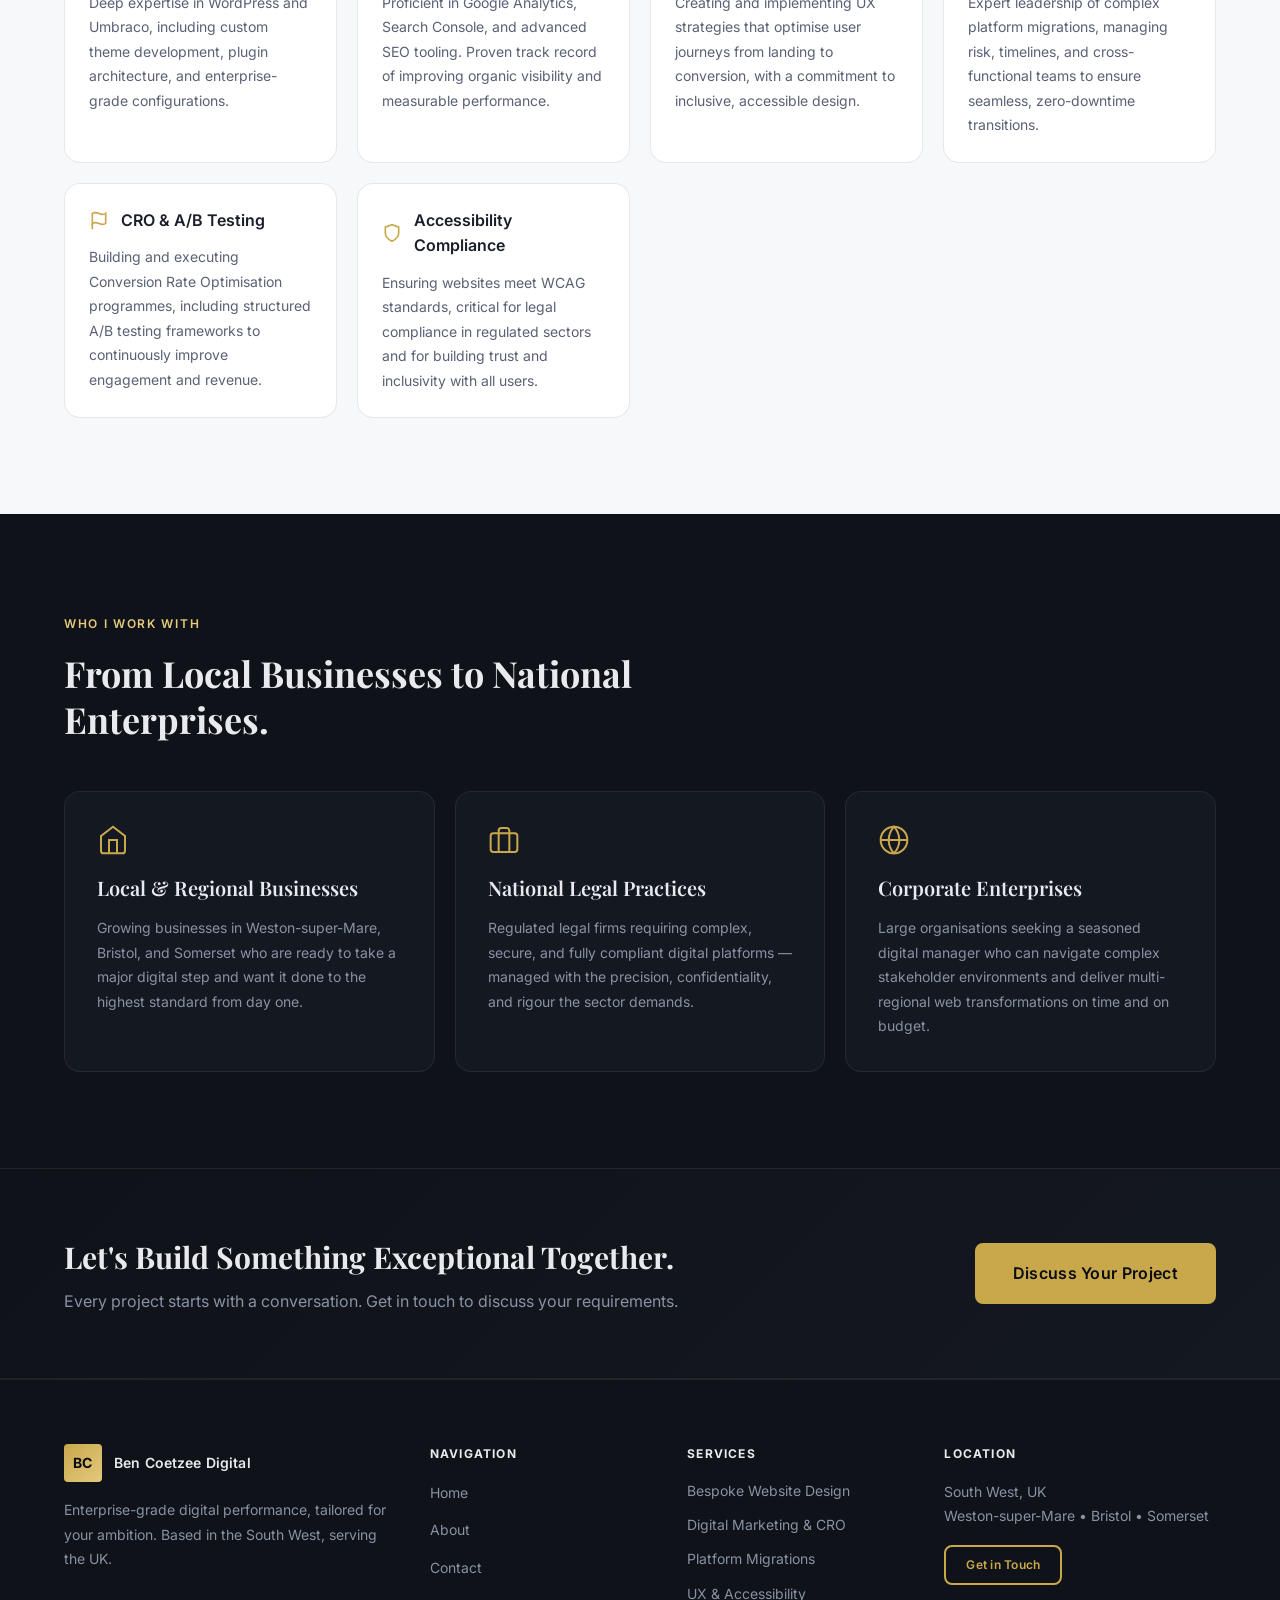
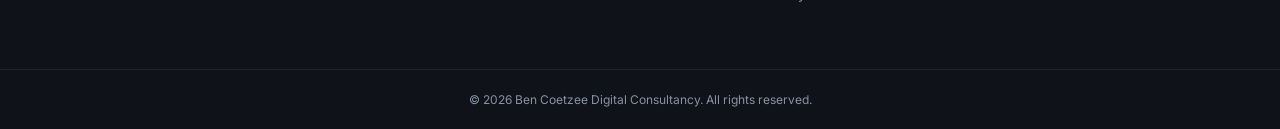
==== commit 89aea58a: "Add four service pages with full content and nav dropdown New pages: - service-bespoke-design.html: " ====
--- a/about.html
+++ b/about.html
@@ -24,6 +24,15 @@
       </button>
       <ul class="nav__links" id="nav-links">
         <li><a href="index.html" class="nav__link">Home</a></li>
+        <li class="nav__item--dropdown">
+          <a href="index.html#services" class="nav__link" aria-haspopup="true" aria-expanded="false" id="services-toggle">Services</a>
+          <ul class="nav__dropdown" aria-label="Services submenu">
+            <li><a href="service-bespoke-design.html">Bespoke Website Design</a></li>
+            <li><a href="service-digital-marketing.html">Digital Marketing &amp; CRO</a></li>
+            <li><a href="service-platform-migrations.html">Platform Migrations</a></li>
+            <li><a href="service-ux-accessibility.html">UX &amp; Accessibility</a></li>
+          </ul>
+        </li>
         <li><a href="about.html" class="nav__link active">About</a></li>
         <li><a href="contact.html" class="nav__link">Contact</a></li>
         <li><a href="contact.html" class="nav__link nav__cta">Discuss Your Project</a></li>
@@ -234,10 +243,10 @@
       <div class="footer__services">
         <h3>Services</h3>
         <ul>
-          <li>Bespoke Website Design</li>
-          <li>Digital Marketing &amp; CRO</li>
-          <li>Platform Migrations</li>
-          <li>UX &amp; Accessibility</li>
+          <li><a href="service-bespoke-design.html">Bespoke Website Design</a></li>
+          <li><a href="service-digital-marketing.html">Digital Marketing &amp; CRO</a></li>
+          <li><a href="service-platform-migrations.html">Platform Migrations</a></li>
+          <li><a href="service-ux-accessibility.html">UX &amp; Accessibility</a></li>
         </ul>
       </div>
       <div class="footer__contact">
--- a/assets/css/style.css
+++ b/assets/css/style.css
@@ -1,6 +1,640 @@
 /* ============================================================
    BEN COETZEE DIGITAL — Main Stylesheet
    ============================================================ */
+
+/* ----------------------------------------------------------
+   SERVICE PAGES — Nav Dropdown
+   ---------------------------------------------------------- */
+
+/* Dropdown trigger wrapper */
+.nav__item--dropdown {
+  position: relative;
+}
+
+.nav__item--dropdown > .nav__link::after {
+  content: '';
+  display: inline-block;
+  width: 0;
+  height: 0;
+  border-left: 4px solid transparent;
+  border-right: 4px solid transparent;
+  border-top: 4px solid currentColor;
+  margin-left: 5px;
+  vertical-align: middle;
+  opacity: 0.6;
+  transition: transform var(--transition);
+}
+
+.nav__item--dropdown:hover > .nav__link::after,
+.nav__item--dropdown:focus-within > .nav__link::after {
+  transform: rotate(180deg);
+}
+
+.nav__dropdown {
+  position: absolute;
+  top: calc(100% + 10px);
+  left: 50%;
+  transform: translateX(-50%);
+  min-width: 230px;
+  background: rgba(15,18,24,0.98);
+  backdrop-filter: blur(16px);
+  -webkit-backdrop-filter: blur(16px);
+  border: 1px solid var(--clr-border);
+  border-radius: var(--radius-lg);
+  box-shadow: 0 16px 48px rgba(0,0,0,0.5);
+  padding: var(--space-2);
+  opacity: 0;
+  pointer-events: none;
+  transform: translateX(-50%) translateY(-6px);
+  transition: opacity var(--transition), transform var(--transition);
+  z-index: 200;
+}
+
+.nav__item--dropdown:hover .nav__dropdown,
+.nav__item--dropdown:focus-within .nav__dropdown {
+  opacity: 1;
+  pointer-events: all;
+  transform: translateX(-50%) translateY(0);
+}
+
+.nav__dropdown li {
+  list-style: none;
+}
+
+.nav__dropdown a {
+  display: block;
+  padding: 0.6rem 1rem;
+  font-size: var(--text-sm);
+  font-weight: 500;
+  color: var(--clr-text-muted);
+  border-radius: var(--radius);
+  transition: color var(--transition), background var(--transition);
+  white-space: nowrap;
+}
+
+.nav__dropdown a:hover,
+.nav__dropdown a.active {
+  color: var(--clr-gold);
+  background: var(--clr-gold-dim);
+}
+
+/* Mobile: flatten dropdown */
+@media (max-width: 768px) {
+  .nav__dropdown {
+    position: static;
+    transform: none;
+    background: none;
+    border: none;
+    box-shadow: none;
+    backdrop-filter: none;
+    opacity: 1;
+    pointer-events: all;
+    padding: var(--space-2) 0 var(--space-2) var(--space-4);
+    border-left: 1px solid var(--clr-border);
+    margin-left: var(--space-4);
+  }
+
+  .nav__item--dropdown > .nav__link::after {
+    display: none;
+  }
+
+  .nav__dropdown a {
+    font-size: var(--text-base);
+    padding: var(--space-2) var(--space-3);
+  }
+}
+
+/* ----------------------------------------------------------
+   SERVICE PAGES — Shared Layout
+   ---------------------------------------------------------- */
+
+/* Breadcrumb */
+.svc-breadcrumb {
+  display: flex;
+  align-items: center;
+  gap: var(--space-2);
+  font-size: var(--text-xs);
+  color: var(--clr-text-muted);
+  margin-bottom: var(--space-5);
+  letter-spacing: 0.04em;
+}
+
+.svc-breadcrumb a {
+  color: var(--clr-gold);
+  transition: opacity var(--transition);
+}
+
+.svc-breadcrumb a:hover { opacity: 0.75; }
+
+.svc-breadcrumb span:last-child {
+  color: var(--clr-text-muted);
+}
+
+/* Hero inner layout */
+.svc-hero-inner {
+  display: grid;
+  grid-template-columns: 1fr 240px;
+  gap: var(--space-12);
+  align-items: start;
+}
+
+.svc-hero-stats {
+  display: flex;
+  flex-direction: column;
+  gap: var(--space-1);
+  padding-top: var(--space-10);
+}
+
+.svc-stat {
+  padding: var(--space-5);
+  background: rgba(255,255,255,0.04);
+  border: 1px solid var(--clr-border);
+  border-radius: var(--radius);
+  text-align: center;
+}
+
+.svc-stat__num {
+  display: block;
+  font-family: var(--font-display);
+  font-size: var(--text-2xl);
+  font-weight: 700;
+  color: var(--clr-gold);
+  line-height: 1;
+  margin-bottom: var(--space-1);
+}
+
+.svc-stat__label {
+  display: block;
+  font-size: var(--text-xs);
+  color: var(--clr-text-muted);
+  letter-spacing: 0.06em;
+  text-transform: uppercase;
+}
+
+@media (max-width: 900px) {
+  .svc-hero-inner {
+    grid-template-columns: 1fr;
+  }
+
+  .svc-hero-stats {
+    flex-direction: row;
+    padding-top: 0;
+  }
+
+  .svc-stat { flex: 1; }
+}
+
+@media (max-width: 480px) {
+  .svc-hero-stats { flex-wrap: wrap; }
+  .svc-stat { min-width: calc(50% - var(--space-1)); }
+}
+
+/* Section sub-heading */
+.section-sub {
+  margin-top: var(--space-3);
+  font-size: var(--text-base);
+  color: var(--clr-text-muted);
+  line-height: var(--leading-relaxed);
+  max-width: 680px;
+}
+
+.section-sub--light {
+  color: rgba(232,234,240,0.65);
+}
+
+/* ----------------------------------------------------------
+   SERVICE PAGES — Deliverables Grid
+   ---------------------------------------------------------- */
+.deliverables-grid {
+  display: grid;
+  grid-template-columns: repeat(auto-fit, minmax(300px, 1fr));
+  gap: var(--space-5);
+}
+
+.deliverable-card {
+  padding: var(--space-7);
+  background: var(--clr-surface);
+  border: 1px solid var(--clr-border);
+  border-radius: var(--radius-lg);
+  transition: border-color var(--transition), transform var(--transition), box-shadow var(--transition);
+}
+
+.section--light .deliverable-card {
+  background: #fff;
+  border-color: var(--clr-border-light);
+}
+
+.deliverable-card:hover {
+  border-color: rgba(201,168,76,0.3);
+  transform: translateY(-3px);
+  box-shadow: 0 12px 32px rgba(0,0,0,0.15);
+}
+
+.section--light .deliverable-card:hover {
+  box-shadow: 0 12px 32px rgba(0,0,0,0.08);
+}
+
+.deliverable-card__icon {
+  color: var(--clr-gold);
+  margin-bottom: var(--space-4);
+}
+
+.deliverable-card h3 {
+  font-size: var(--text-base);
+  font-weight: 600;
+  color: var(--clr-text);
+  margin-bottom: var(--space-2);
+  line-height: var(--leading-snug);
+}
+
+.section--light .deliverable-card h3 {
+  color: var(--clr-text-dark);
+}
+
+.deliverable-card p {
+  font-size: var(--text-sm);
+  color: var(--clr-text-muted);
+  line-height: var(--leading-relaxed);
+}
+
+.section--light .deliverable-card p {
+  color: var(--clr-text-dark-muted);
+}
+
+/* ----------------------------------------------------------
+   SERVICE PAGES — Process Steps
+   ---------------------------------------------------------- */
+.process-steps {
+  display: grid;
+  grid-template-columns: repeat(auto-fit, minmax(280px, 1fr));
+  gap: var(--space-5);
+  counter-reset: none;
+}
+
+.process-step {
+  padding: var(--space-7);
+  background: var(--clr-surface);
+  border: 1px solid var(--clr-border);
+  border-radius: var(--radius-lg);
+  position: relative;
+}
+
+.process-step--light {
+  background: var(--clr-surface);
+  border-color: var(--clr-border);
+}
+
+.section--light .process-step {
+  background: #fff;
+  border-color: var(--clr-border-light);
+}
+
+.process-step__num {
+  font-size: var(--text-xs);
+  font-weight: 700;
+  letter-spacing: 0.1em;
+  color: var(--clr-gold);
+  margin-bottom: var(--space-3);
+  opacity: 0.8;
+}
+
+.process-step h3 {
+  font-size: var(--text-base);
+  font-weight: 600;
+  color: var(--clr-text);
+  margin-bottom: var(--space-2);
+}
+
+.section--light .process-step h3,
+.process-step--light h3 {
+  color: var(--clr-text);
+}
+
+.process-step p {
+  font-size: var(--text-sm);
+  color: var(--clr-text-muted);
+  line-height: var(--leading-relaxed);
+}
+
+/* ----------------------------------------------------------
+   SERVICE PAGES — Audience Section
+   ---------------------------------------------------------- */
+.svc-audience__inner {
+  display: grid;
+  grid-template-columns: 1fr 1fr;
+  gap: var(--space-16);
+  align-items: start;
+}
+
+.svc-audience__text .section-title {
+  margin-bottom: var(--space-4);
+}
+
+.svc-audience__text p {
+  color: var(--clr-text-muted);
+  line-height: var(--leading-relaxed);
+  margin-bottom: var(--space-8);
+}
+
+.section--light .svc-audience__text p {
+  color: var(--clr-text-dark-muted);
+}
+
+.section--dark .svc-audience__text p {
+  color: rgba(232,234,240,0.65);
+}
+
+.svc-audience__list {
+  display: flex;
+  flex-direction: column;
+  gap: var(--space-4);
+}
+
+.audience-item {
+  display: flex;
+  gap: var(--space-4);
+  padding: var(--space-5);
+  background: var(--clr-surface);
+  border: 1px solid var(--clr-border);
+  border-radius: var(--radius);
+  font-size: var(--text-sm);
+  color: var(--clr-text-muted);
+  line-height: var(--leading-relaxed);
+}
+
+.section--light .audience-item {
+  background: #fff;
+  border-color: var(--clr-border-light);
+  color: var(--clr-text-dark-muted);
+}
+
+.audience-item--dark {
+  background: var(--clr-surface-2);
+}
+
+.audience-item strong {
+  display: block;
+  color: var(--clr-text);
+  font-weight: 600;
+  margin-bottom: var(--space-1);
+}
+
+.section--light .audience-item strong {
+  color: var(--clr-text-dark);
+}
+
+.audience-item--dark strong {
+  color: var(--clr-text);
+}
+
+.audience-item__check {
+  font-size: var(--text-base);
+  color: var(--clr-gold);
+  flex-shrink: 0;
+  font-weight: 700;
+  margin-top: 2px;
+}
+
+@media (max-width: 900px) {
+  .svc-audience__inner {
+    grid-template-columns: 1fr;
+    gap: var(--space-10);
+  }
+}
+
+/* ----------------------------------------------------------
+   SERVICE PAGES — Related Services
+   ---------------------------------------------------------- */
+.related-grid {
+  display: grid;
+  grid-template-columns: repeat(3, 1fr);
+  gap: var(--space-5);
+}
+
+.related-card {
+  display: flex;
+  flex-direction: column;
+  gap: var(--space-3);
+  padding: var(--space-7);
+  background: var(--clr-surface);
+  border: 1px solid var(--clr-border);
+  border-radius: var(--radius-lg);
+  transition: border-color var(--transition), transform var(--transition), box-shadow var(--transition);
+  text-decoration: none;
+}
+
+.related-card--dark {
+  background: var(--clr-surface-2);
+}
+
+.related-card:hover {
+  border-color: rgba(201,168,76,0.3);
+  transform: translateY(-3px);
+  box-shadow: 0 12px 32px rgba(0,0,0,0.2);
+}
+
+.related-card__icon {
+  color: var(--clr-gold);
+}
+
+.related-card h3 {
+  font-size: var(--text-base);
+  font-weight: 600;
+  color: var(--clr-text);
+  line-height: var(--leading-snug);
+}
+
+.related-card p {
+  font-size: var(--text-sm);
+  color: var(--clr-text-muted);
+  line-height: var(--leading-relaxed);
+  flex: 1;
+}
+
+.related-card__arrow {
+  font-size: var(--text-base);
+  color: var(--clr-gold);
+  transition: transform var(--transition);
+  align-self: flex-start;
+}
+
+.related-card:hover .related-card__arrow {
+  transform: translateX(4px);
+}
+
+@media (max-width: 900px) {
+  .related-grid {
+    grid-template-columns: 1fr 1fr;
+  }
+}
+
+@media (max-width: 600px) {
+  .related-grid {
+    grid-template-columns: 1fr;
+  }
+}
+
+/* ----------------------------------------------------------
+   SERVICE PAGES — Tools Grid
+   ---------------------------------------------------------- */
+.tools-grid {
+  display: grid;
+  grid-template-columns: repeat(auto-fill, minmax(200px, 1fr));
+  gap: var(--space-3);
+}
+
+.tool-item {
+  display: flex;
+  align-items: center;
+  gap: var(--space-3);
+  padding: var(--space-3) var(--space-4);
+  background: #fff;
+  border: 1px solid var(--clr-border-light);
+  border-radius: var(--radius);
+  font-size: var(--text-sm);
+  font-weight: 500;
+  color: var(--clr-text-dark);
+}
+
+.tool-item__dot {
+  width: 8px;
+  height: 8px;
+  border-radius: 50%;
+  background: var(--clr-gold);
+  flex-shrink: 0;
+}
+
+/* ----------------------------------------------------------
+   SERVICE PAGES — Risk Grid (Migrations)
+   ---------------------------------------------------------- */
+.risk-grid {
+  display: grid;
+  grid-template-columns: repeat(auto-fit, minmax(280px, 1fr));
+  gap: var(--space-5);
+}
+
+.risk-item {
+  display: flex;
+  gap: var(--space-4);
+  padding: var(--space-6);
+  background: var(--clr-surface);
+  border: 1px solid var(--clr-border);
+  border-radius: var(--radius-lg);
+}
+
+.risk-item__icon {
+  flex-shrink: 0;
+  width: 36px;
+  height: 36px;
+  border-radius: 50%;
+  display: grid;
+  place-items: center;
+}
+
+.risk-item__icon--bad {
+  background: rgba(224,90,90,0.12);
+  color: #e05a5a;
+  border: 1px solid rgba(224,90,90,0.2);
+}
+
+.risk-item__icon--good {
+  background: rgba(201,168,76,0.12);
+  color: var(--clr-gold);
+  border: 1px solid rgba(201,168,76,0.2);
+}
+
+.risk-item strong {
+  display: block;
+  font-size: var(--text-sm);
+  font-weight: 600;
+  color: var(--clr-text);
+  margin-bottom: var(--space-1);
+}
+
+.risk-item p {
+  font-size: var(--text-sm);
+  color: var(--clr-text-muted);
+  line-height: var(--leading-relaxed);
+}
+
+/* ----------------------------------------------------------
+   SERVICE PAGES — Why It Matters (UX)
+   ---------------------------------------------------------- */
+.matters-grid {
+  display: grid;
+  grid-template-columns: repeat(auto-fit, minmax(240px, 1fr));
+  gap: var(--space-5);
+}
+
+.matters-item {
+  padding: var(--space-6);
+  background: #fff;
+  border: 1px solid var(--clr-border-light);
+  border-radius: var(--radius-lg);
+  transition: box-shadow var(--transition), transform var(--transition);
+}
+
+.matters-item:hover {
+  box-shadow: 0 8px 24px rgba(0,0,0,0.07);
+  transform: translateY(-2px);
+}
+
+.matters-item__icon {
+  color: var(--clr-gold);
+  margin-bottom: var(--space-4);
+}
+
+.matters-item h3 {
+  font-size: var(--text-base);
+  font-weight: 600;
+  color: var(--clr-text-dark);
+  margin-bottom: var(--space-2);
+}
+
+.matters-item p {
+  font-size: var(--text-sm);
+  color: var(--clr-text-dark-muted);
+  line-height: var(--leading-relaxed);
+}
+
+/* ----------------------------------------------------------
+   SERVICE PAGES — Standards Grid (UX/WCAG)
+   ---------------------------------------------------------- */
+.standards-grid {
+  display: grid;
+  grid-template-columns: repeat(auto-fit, minmax(240px, 1fr));
+  gap: var(--space-5);
+}
+
+.standard-item {
+  padding: var(--space-7);
+  background: var(--clr-surface);
+  border: 1px solid var(--clr-border);
+  border-radius: var(--radius-lg);
+}
+
+.standard-item__letter {
+  font-family: var(--font-display);
+  font-size: var(--text-4xl);
+  font-weight: 700;
+  color: var(--clr-gold);
+  opacity: 0.5;
+  line-height: 1;
+  margin-bottom: var(--space-3);
+}
+
+.standard-item h3 {
+  font-size: var(--text-base);
+  font-weight: 600;
+  color: var(--clr-text);
+  margin-bottom: var(--space-2);
+}
+
+.standard-item p {
+  font-size: var(--text-sm);
+  color: var(--clr-text-muted);
+  line-height: var(--leading-relaxed);
+}
 
 /* ----------------------------------------------------------
    1. CSS CUSTOM PROPERTIES
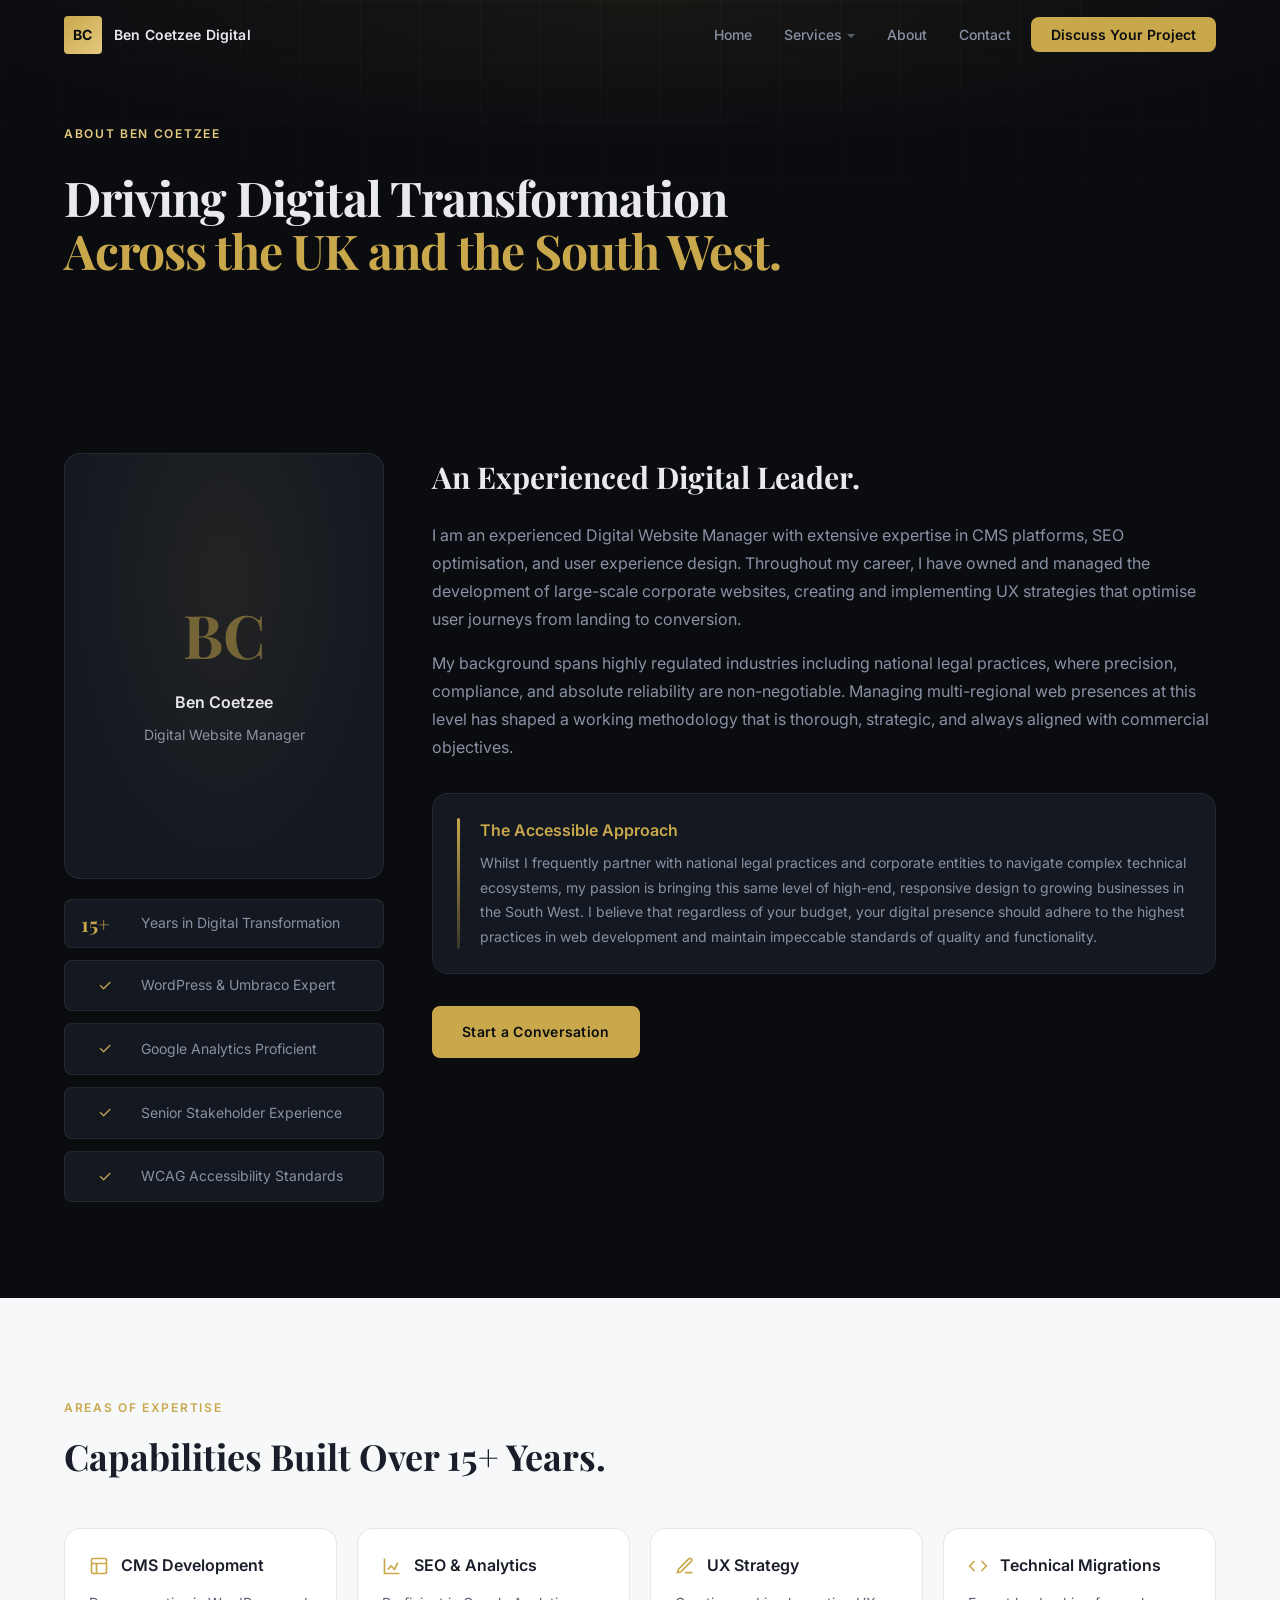
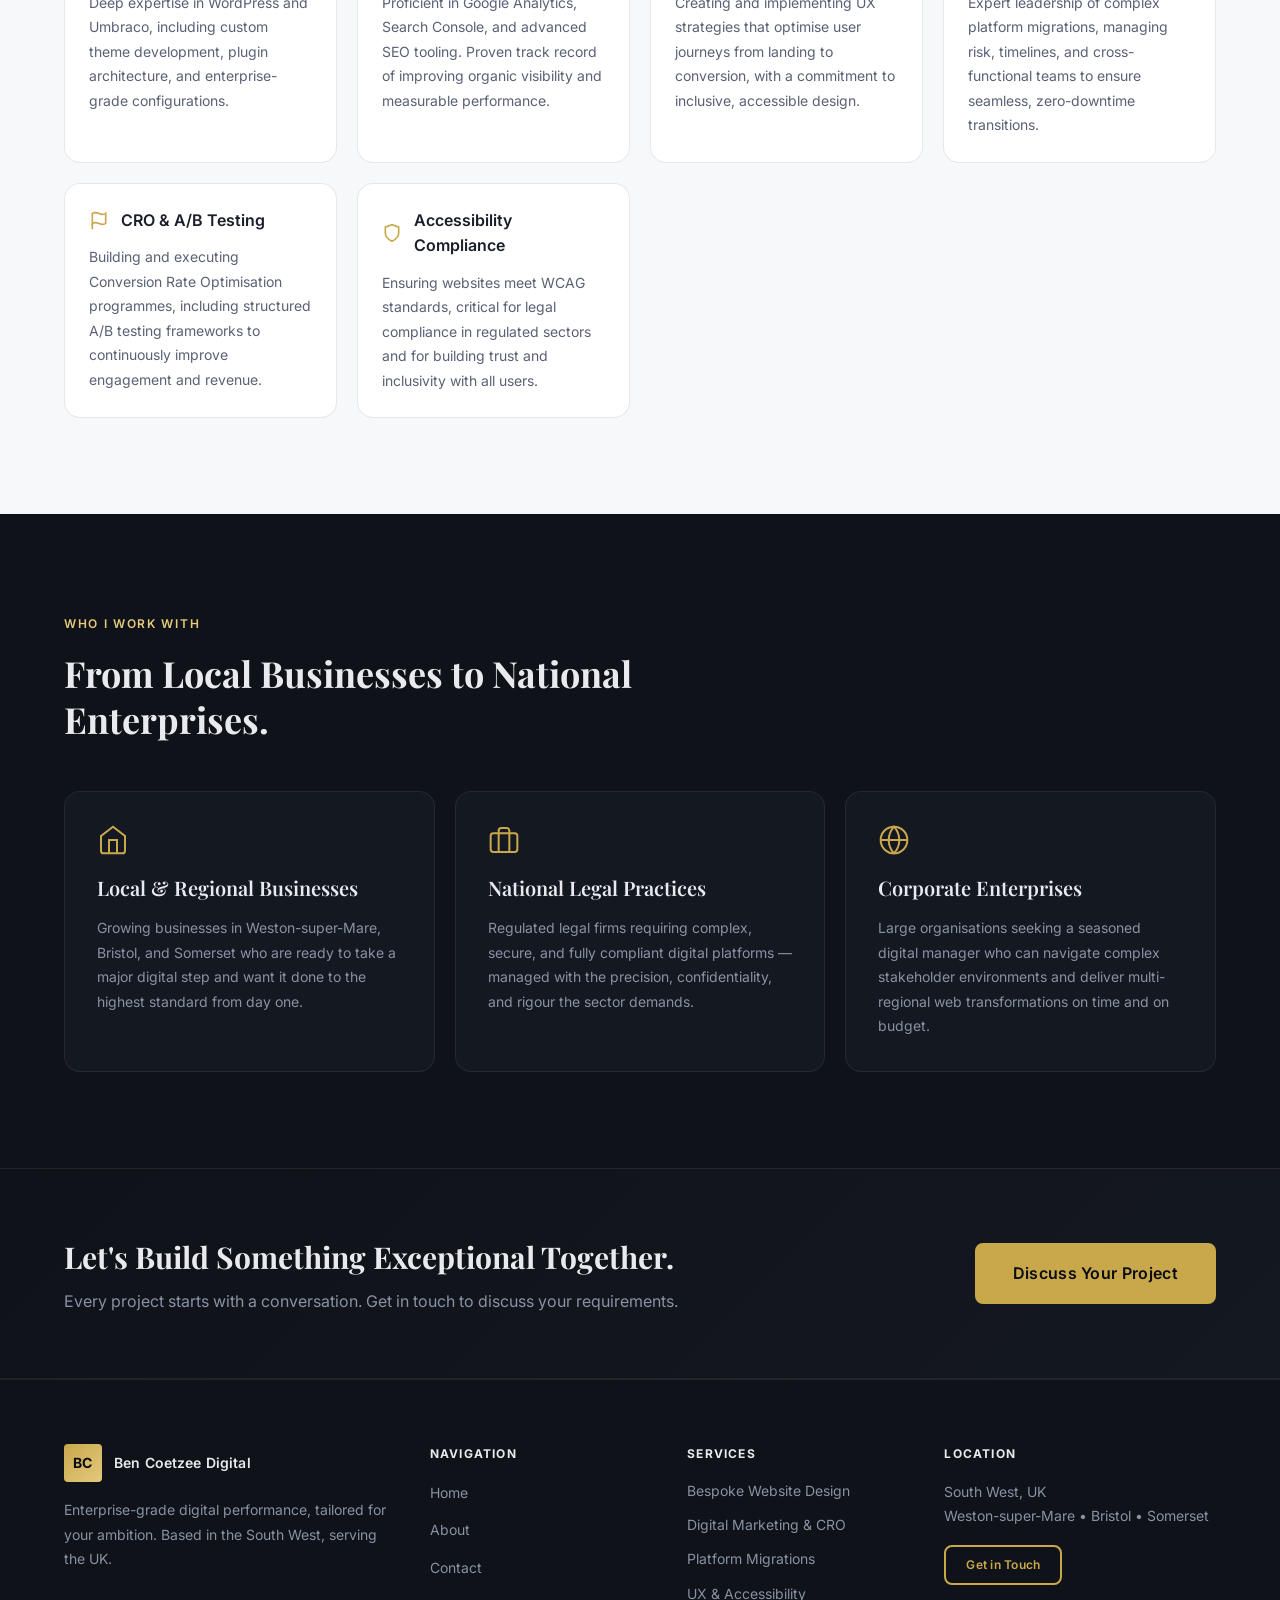
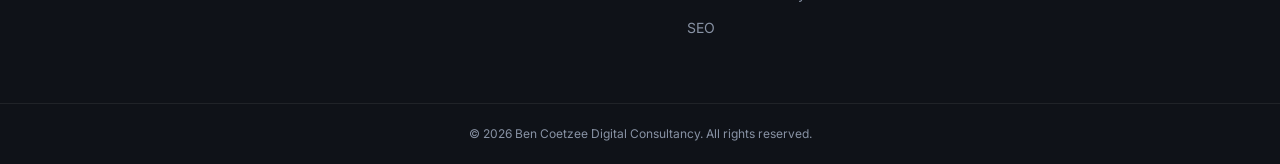
==== commit 5a09c9af: "Add Customizer controls for logo mark and text Makes the logo area in the header editable via Appear" ====
--- a/about.html
+++ b/about.html
@@ -31,6 +31,7 @@
             <li><a href="service-digital-marketing.html">Digital Marketing &amp; CRO</a></li>
             <li><a href="service-platform-migrations.html">Platform Migrations</a></li>
             <li><a href="service-ux-accessibility.html">UX &amp; Accessibility</a></li>
+            <li><a href="service-seo.html">SEO</a></li>
           </ul>
         </li>
         <li><a href="about.html" class="nav__link active">About</a></li>
@@ -247,6 +248,7 @@
           <li><a href="service-digital-marketing.html">Digital Marketing &amp; CRO</a></li>
           <li><a href="service-platform-migrations.html">Platform Migrations</a></li>
           <li><a href="service-ux-accessibility.html">UX &amp; Accessibility</a></li>
+          <li><a href="service-seo.html">SEO</a></li>
         </ul>
       </div>
       <div class="footer__contact">
--- a/assets/css/style.css
+++ b/assets/css/style.css
@@ -212,7 +212,7 @@
 }
 
 .deliverable-card {
-  padding: var(--space-7);
+  padding: 1em;
   background: var(--clr-surface);
   border: 1px solid var(--clr-border);
   border-radius: var(--radius-lg);
@@ -235,8 +235,17 @@
 }
 
 .deliverable-card__icon {
+  display: inline-flex;
+  align-items: center;
+  justify-content: center;
+  width: 44px;
+  height: 44px;
+  border-radius: var(--radius-md);
+  background: rgba(201, 168, 76, 0.1);
+  border: 1px solid rgba(201, 168, 76, 0.2);
   color: var(--clr-gold);
   margin-bottom: var(--space-4);
+  flex-shrink: 0;
 }
 
 .deliverable-card h3 {
@@ -272,7 +281,7 @@
 }
 
 .process-step {
-  padding: var(--space-7);
+  padding: 1em;
   background: var(--clr-surface);
   border: 1px solid var(--clr-border);
   border-radius: var(--radius-lg);
@@ -415,7 +424,7 @@
   display: flex;
   flex-direction: column;
   gap: var(--space-3);
-  padding: var(--space-7);
+  padding: 1em;
   background: var(--clr-surface);
   border: 1px solid var(--clr-border);
   border-radius: var(--radius-lg);
